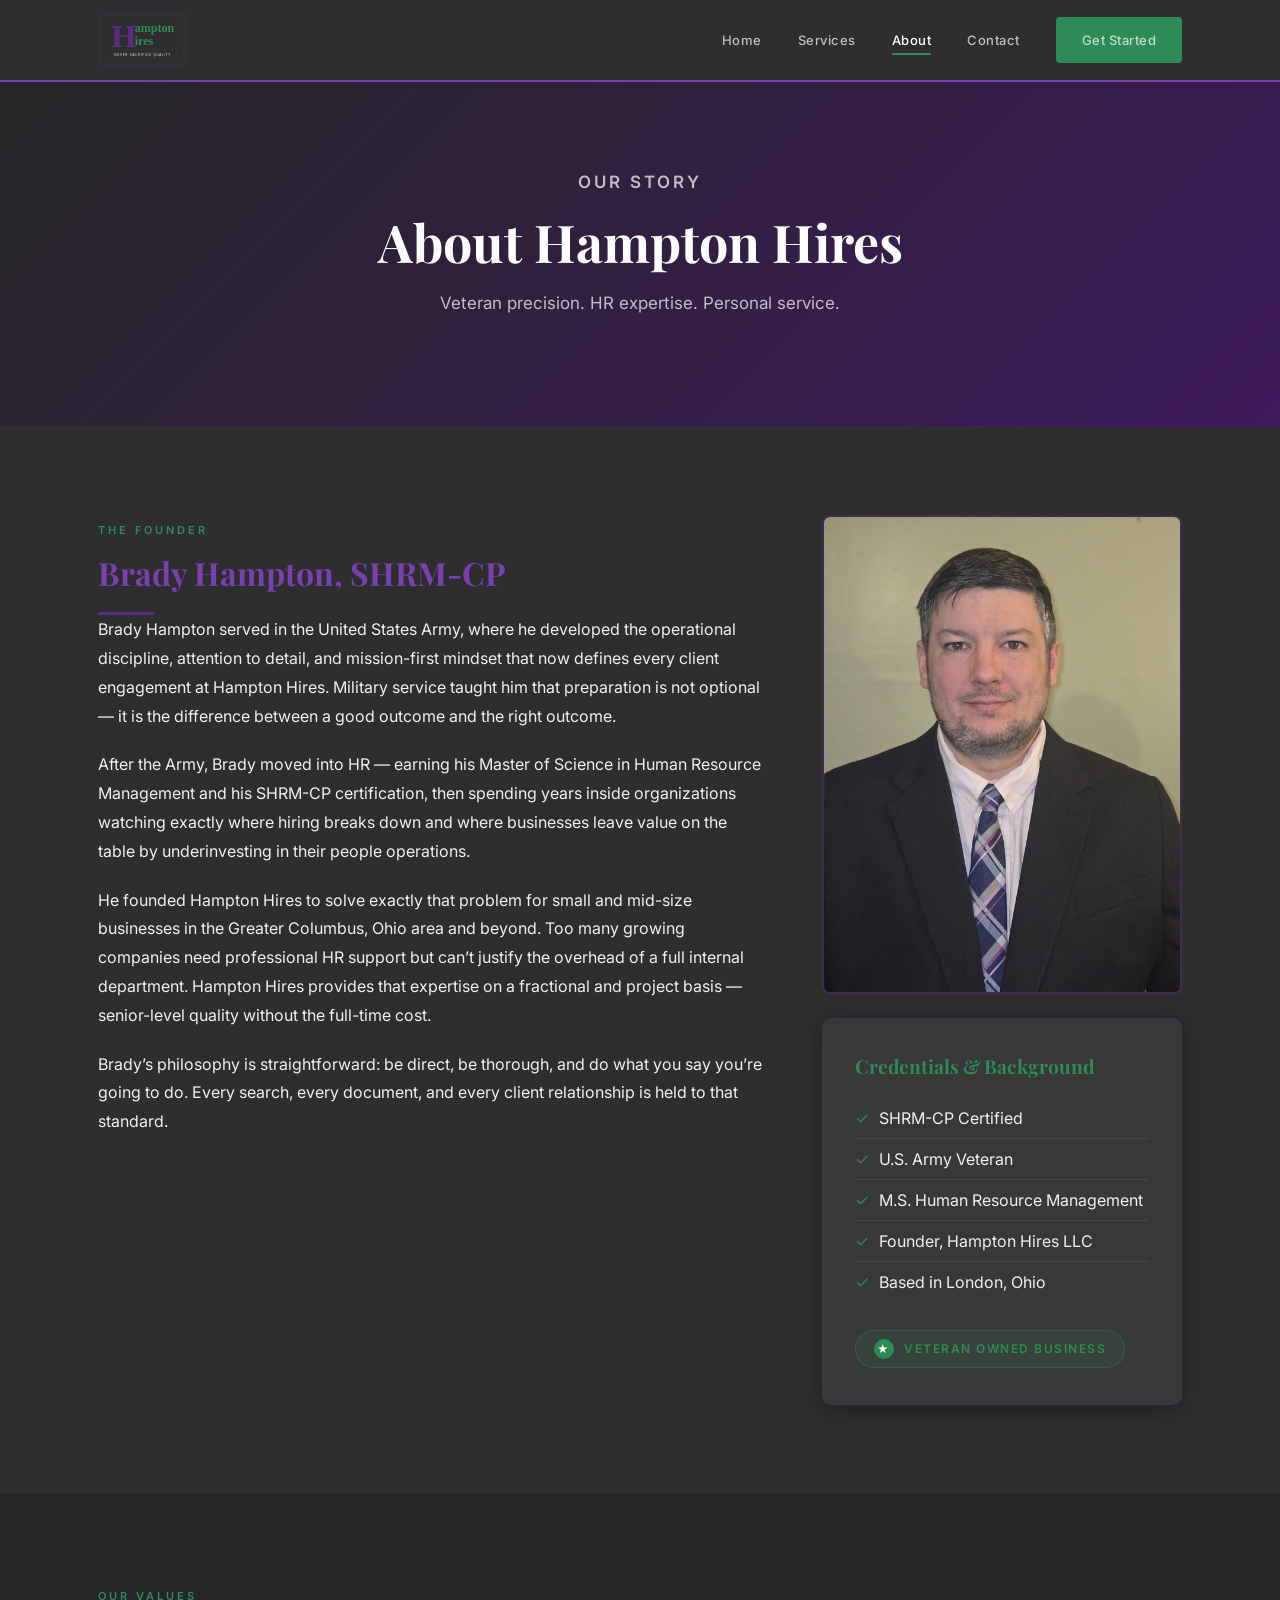
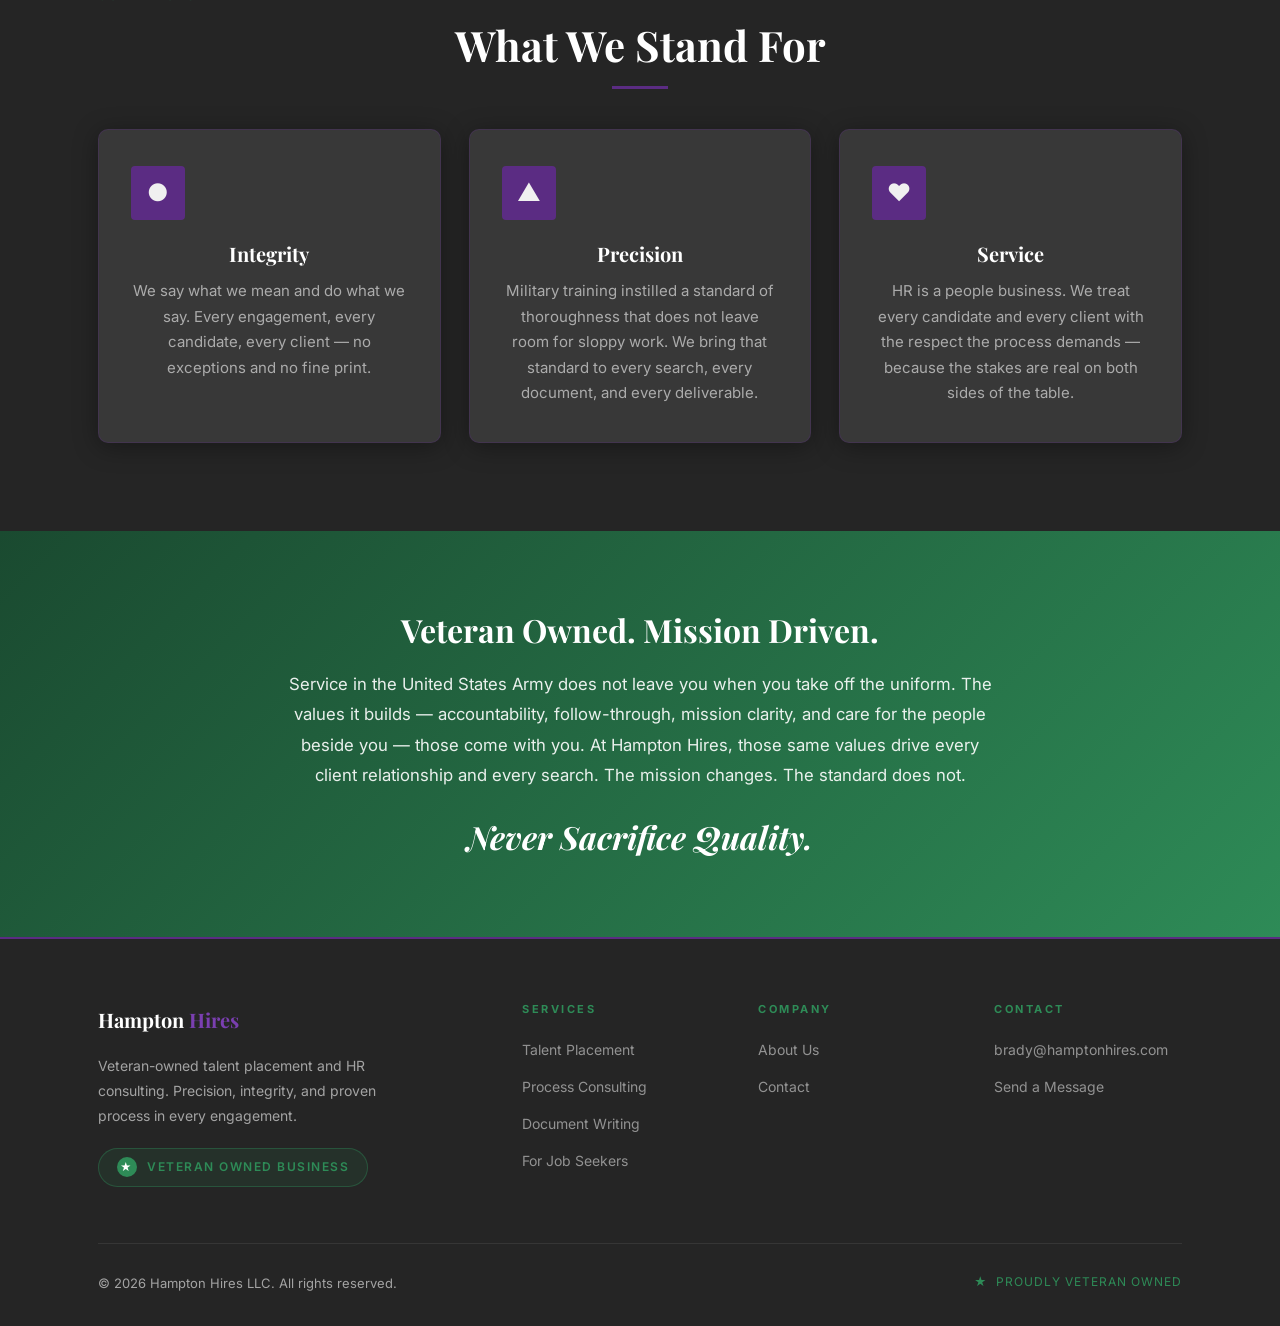
==== about.html @ a0f11191 "Restore non-clickable nav logo, center hero, fix Open Positions" ====
<!DOCTYPE html>
<html lang="en">
<head>
  <meta charset="UTF-8">
  <meta name="viewport" content="width=device-width, initial-scale=1.0">
  <title>About | Hampton Hires</title>
  <meta name="description" content="Brady Hampton, SHRM-CP — U.S. Army veteran, HR professional, and founder of Hampton Hires. Veteran-owned recruiting and HR consulting serving Greater Columbus, Ohio and nationwide."/>
  <meta property="og:title" content="About | Hampton Hires"/>
  <meta property="og:description" content="Meet Brady Hampton — U.S. Army veteran, SHRM-CP certified, and founder of Hampton Hires. Veteran-owned HR consulting built on precision and integrity."/>
  <meta property="og:type" content="website"/>
  <meta property="og:url" content="https://hamptonhires.com/about.html"/>
  <link rel="icon" type="image/svg+xml" href="logo.svg"/>
  <link rel="stylesheet" href="styles.css">
</head>
<body>
<nav class="nav">
  <div class="container nav-inner">
    <div class="nav-logo">
      <img src="logo.svg" alt="Hampton Hires — Never Sacrifice Quality" height="52" style="display:block;">
    </div>
    <div class="nav-links">
      <a href="index.html">Home</a>
      <a href="services.html">Services</a>
      <a href="about.html" class="active">About</a>
      <a href="contact.html">Contact</a>
      <a href="contact.html" class="btn btn-emerald nav-cta">Get Started</a>
    </div>
  </div>
</nav>

<header class="page-header">
  <div class="container text-center">
    <p class="eyebrow">Our Story</p>
    <h1 class="section-title">About Hampton Hires</h1>
    <p class="section-sub">Veteran precision. HR expertise. Personal service.</p>
  </div>
</header>

<!-- FOUNDER SECTION -->
<section class="section">
  <div class="container two-col-aside">

    <!-- Left: Bio -->
    <div>
      <p class="eyebrow">The Founder</p>
      <h2 style="font-family:'Playfair Display',serif;font-size:2rem;color:var(--purple-light);margin-bottom:16px;">Brady Hampton, SHRM-CP</h2>
      <div class="divider left"></div>
      <p style="line-height:1.8;margin-bottom:20px;">Brady Hampton served in the United States Army, where he developed the operational discipline, attention to detail, and mission-first mindset that now defines every client engagement at Hampton Hires. Military service taught him that preparation is not optional &mdash; it is the difference between a good outcome and the right outcome.</p>
      <p style="line-height:1.8;margin-bottom:20px;">After the Army, Brady moved into HR &mdash; earning his Master of Science in Human Resource Management and his SHRM-CP certification, then spending years inside organizations watching exactly where hiring breaks down and where businesses leave value on the table by underinvesting in their people operations.</p>
      <p style="line-height:1.8;margin-bottom:20px;">He founded Hampton Hires to solve exactly that problem for small and mid-size businesses in the Greater Columbus, Ohio area and beyond. Too many growing companies need professional HR support but can&rsquo;t justify the overhead of a full internal department. Hampton Hires provides that expertise on a fractional and project basis &mdash; senior-level quality without the full-time cost.</p>
      <p style="line-height:1.8;">Brady&rsquo;s philosophy is straightforward: be direct, be thorough, and do what you say you&rsquo;re going to do. Every search, every document, and every client relationship is held to that standard.</p>
    </div>

    <!-- Right: Photo + Credentials card -->
    <div style="display:flex;flex-direction:column;gap:24px;">
      <img src="brady_headshot.jpg" alt="Brady Hampton, SHRM-CP — Founder of Hampton Hires"
           style="width:100%;border-radius:8px;display:block;border:2px solid rgba(91,44,131,0.4);object-fit:cover;object-position:top;">
      <div class="card" style="border:1px solid rgba(91,44,131,0.4);">
        <h3 style="color:var(--emerald);font-family:'Playfair Display',serif;font-size:1.2rem;margin-bottom:20px;">Credentials &amp; Background</h3>
        <ul style="list-style:none;padding:0;margin:0 0 28px;line-height:1;">
          <li style="padding:12px 0;border-bottom:1px solid rgba(255,255,255,0.08);display:flex;align-items:center;gap:10px;"><span style="color:var(--emerald);">&#10003;</span> SHRM-CP Certified</li>
          <li style="padding:12px 0;border-bottom:1px solid rgba(255,255,255,0.08);display:flex;align-items:center;gap:10px;"><span style="color:var(--emerald);">&#10003;</span> U.S. Army Veteran</li>
          <li style="padding:12px 0;border-bottom:1px solid rgba(255,255,255,0.08);display:flex;align-items:center;gap:10px;"><span style="color:var(--emerald);">&#10003;</span> M.S. Human Resource Management</li>
          <li style="padding:12px 0;border-bottom:1px solid rgba(255,255,255,0.08);display:flex;align-items:center;gap:10px;"><span style="color:var(--emerald);">&#10003;</span> Founder, Hampton Hires LLC</li>
          <li style="padding:12px 0;display:flex;align-items:center;gap:10px;"><span style="color:var(--emerald);">&#10003;</span> Based in London, Ohio</li>
        </ul>
        <div class="vet-badge" style="margin:0;"><div class="vet-badge-icon">&#9733;</div>Veteran Owned Business</div>
      </div>
    </div>

  </div>
</section>

<!-- MISSION / VALUES -->
<section class="section bg-blush">
  <div class="container">
    <p class="eyebrow text-center">Our Values</p>
    <h2 class="section-title text-center">What We Stand For</h2>
    <div class="divider" style="margin:0 auto 40px;"></div>
    <div class="card-grid">

      <div class="card text-center">
        <div class="card-icon">&#9679;</div>
        <h3>Integrity</h3>
        <p>We say what we mean and do what we say. Every engagement, every candidate, every client &mdash; no exceptions and no fine print.</p>
      </div>

      <div class="card text-center">
        <div class="card-icon">&#9650;</div>
        <h3>Precision</h3>
        <p>Military training instilled a standard of thoroughness that does not leave room for sloppy work. We bring that standard to every search, every document, and every deliverable.</p>
      </div>

      <div class="card text-center">
        <div class="card-icon">&#9829;</div>
        <h3>Service</h3>
        <p>HR is a people business. We treat every candidate and every client with the respect the process demands &mdash; because the stakes are real on both sides of the table.</p>
      </div>

    </div>
  </div>
</section>

<!-- VETERAN SECTION -->
<section style="background:linear-gradient(135deg,#1a4a30 0%,var(--emerald) 100%);padding:80px 0;">
  <div class="container" style="max-width:760px;text-align:center;">
    <h2 style="color:white;font-family:'Playfair Display',serif;font-size:2rem;margin-bottom:20px;">Veteran Owned. Mission Driven.</h2>
    <p style="color:rgba(255,255,255,0.9);font-size:1.05rem;line-height:1.8;">Service in the United States Army does not leave you when you take off the uniform. The values it builds &mdash; accountability, follow-through, mission clarity, and care for the people beside you &mdash; those come with you. At Hampton Hires, those same values drive every client relationship and every search. The mission changes. The standard does not.</p>
    <h2 style="color:white;font-family:'Playfair Display',serif;font-size:2rem;margin-top:28px;margin-bottom:0;font-style:italic;">Never Sacrifice Quality.</h2>
  </div>
</section>

<footer class="footer">
  <div class="container">
    <div class="footer-grid">
      <div class="footer-brand">
        <div style="color:white;font-family:'Playfair Display',serif;font-size:20px;font-weight:700;">Hampton<span style="color:var(--purple-light);"> Hires</span></div>
        <p>Veteran-owned talent placement and HR consulting. Precision, integrity, and proven process in every engagement.</p>
        <div class="vet-badge" style="margin-top:20px;margin-bottom:0;"><div class="vet-badge-icon">&#9733;</div>Veteran Owned Business</div>
      </div>
      <div><h4>Services</h4><ul><li><a href="services.html">Talent Placement</a></li><li><a href="services.html">Process Consulting</a></li><li><a href="services.html">Document Writing</a></li><li><a href="services.html#candidates">For Job Seekers</a></li></ul></div>
      <div><h4>Company</h4><ul><li><a href="about.html">About Us</a></li><li><a href="contact.html">Contact</a></li></ul></div>
      <div><h4>Contact</h4><ul><li><a href="mailto:brady@hamptonhires.com">brady@hamptonhires.com</a></li><li><a href="contact.html">Send a Message</a></li></ul></div>
    </div>
    <div class="footer-bottom">
      <span>&copy; 2026 Hampton Hires LLC. All rights reserved.</span>
      <div class="footer-vet"><span>&#9733;</span><span>Proudly Veteran Owned</span></div>
    </div>
  </div>
</footer>
</body>
</html>
---- styles.css ----
/* ═══════════════════════════════════════════════
   HAMPTON HIRES — Shared Stylesheet
   Colors (matching logo):
     Purple   #5b2c83  (primary)
     Emerald  #2e8b57  (secondary / veteran)
     Charcoal #2e2e2e  (main dark background)
     Dark     #252525  (deeper sections)
     Card     #383838  (card surfaces)
     White    #ffffff
═══════════════════════════════════════════════ */

@import url('https://fonts.googleapis.com/css2?family=Playfair+Display:wght@400;600;700&family=Inter:wght@300;400;500;600&display=swap');

*, *::before, *::after { box-sizing: border-box; margin: 0; padding: 0; }

:root {
  --purple:        #5b2c83;
  --purple-dark:   #3d1a5c;
  --purple-light:  #7a3fb0;
  --emerald:       #2e8b57;
  --emerald-dark:  #1f6340;
  --charcoal:      #2e2e2e;
  --charcoal-dark: #252525;
  --charcoal-card: #383838;
  --blush:         var(--purple-light);
  --blush-light:   var(--charcoal-card);
  --white:         #ffffff;
  --text:          #f0f0f0;
  --text-muted:    rgba(255,255,255,0.58);
  --border:        rgba(91,44,131,0.3);
  --radius:        4px;
  --radius-lg:     10px;
  --shadow:        0 4px 24px rgba(0,0,0,0.35);
  --shadow-lg:     0 8px 40px rgba(0,0,0,0.5);
  --transition:    0.22s ease;
}

html { scroll-behavior: smooth; }

body {
  font-family: 'Inter', sans-serif;
  font-size: 16px;
  line-height: 1.7;
  color: var(--text);
  background: var(--charcoal);
}

h1, h2, h3, h4 {
  font-family: 'Playfair Display', Georgia, serif;
  font-weight: 700;
  line-height: 1.2;
  color: var(--white);
}

a { text-decoration: none; color: inherit; }
img { max-width: 100%; display: block; }
ul { list-style: none; }

/* ── UTILITY ── */
.container { max-width: 1140px; margin: 0 auto; padding: 0 28px; }
.section    { padding: 88px 0; }
.section-sm { padding: 56px 0; }
.text-center { text-align: center; }
.text-purple  { color: var(--purple-light); }
.text-emerald { color: var(--emerald); }
.bg-purple    { background: var(--purple); }
.bg-charcoal  { background: var(--charcoal-dark); }
.bg-blush     { background: var(--charcoal-dark); }

.eyebrow {
  display: inline-block;
  font-family: 'Inter', sans-serif;
  font-size: 11px;
  font-weight: 600;
  letter-spacing: 3px;
  text-transform: uppercase;
  color: var(--emerald);
  margin-bottom: 14px;
}

.section-title {
  font-size: clamp(28px, 4vw, 42px);
  margin-bottom: 16px;
}

.section-sub {
  font-size: 17px;
  color: var(--text-muted);
  max-width: 580px;
  margin: 0 auto 48px;
}

/* ── BUTTONS ── */
.btn {
  display: inline-block;
  padding: 14px 32px;
  border-radius: var(--radius);
  font-family: 'Inter', sans-serif;
  font-size: 14px;
  font-weight: 600;
  letter-spacing: 0.5px;
  cursor: pointer;
  transition: all var(--transition);
  border: 2px solid transparent;
}

.btn-purple {
  background: var(--purple);
  color: var(--white);
  border-color: var(--purple);
}
.btn-purple:hover {
  background: var(--purple-dark);
  border-color: var(--purple-dark);
  transform: translateY(-1px);
  box-shadow: 0 6px 20px rgba(91,44,131,0.4);
}

.btn-emerald {
  background: var(--emerald);
  color: var(--white);
  border-color: var(--emerald);
}
.btn-emerald:hover {
  background: var(--emerald-dark);
  border-color: var(--emerald-dark);
  transform: translateY(-1px);
  box-shadow: 0 6px 20px rgba(46,139,87,0.4);
}

.btn-outline {
  background: transparent;
  color: var(--white);
  border-color: rgba(255,255,255,0.5);
}
.btn-outline:hover {
  background: rgba(255,255,255,0.1);
  border-color: var(--white);
}

.btn-outline-purple {
  background: transparent;
  color: var(--purple-light);
  border-color: var(--purple-light);
}
.btn-outline-purple:hover {
  background: var(--purple);
  color: var(--white);
  border-color: var(--purple);
}

/* ── NAVIGATION ── */
.nav {
  position: sticky;
  top: 0;
  z-index: 100;
  background: var(--charcoal);
  border-bottom: 2px solid var(--purple-light);
}

.nav-inner {
  display: flex;
  align-items: center;
  justify-content: space-between;
  height: 80px;
}

.nav-logo {
  display: flex;
  flex-direction: column;
  line-height: 1;
}

.nav-logo img {
  height: 58px;
  width: auto;
}

.nav-links {
  display: flex;
  align-items: center;
  gap: 36px;
}

.nav-links a {
  font-size: 13px;
  font-weight: 500;
  letter-spacing: 0.5px;
  color: rgba(255,255,255,0.7);
  transition: color var(--transition);
  position: relative;
}

.nav-links a::after {
  content: '';
  position: absolute;
  bottom: -4px;
  left: 0;
  width: 0;
  height: 2px;
  background: var(--emerald);
  transition: width var(--transition);
}

.nav-links a:hover,
.nav-links a.active { color: var(--white); }
.nav-links a:hover::after,
.nav-links a.active::after { width: 100%; }

.nav-cta {
  font-size: 13px;
  padding: 10px 24px;
}

/* ── VETERAN BADGE ── */
.vet-badge {
  display: inline-flex;
  align-items: center;
  gap: 10px;
  background: rgba(46,139,87,0.12);
  border: 1px solid rgba(46,139,87,0.4);
  border-radius: 30px;
  padding: 8px 18px;
  font-size: 12px;
  font-weight: 600;
  letter-spacing: 1.5px;
  text-transform: uppercase;
  color: var(--emerald);
  margin-bottom: 28px;
}

.vet-badge-icon {
  width: 20px;
  height: 20px;
  background: var(--emerald);
  border-radius: 50%;
  display: flex;
  align-items: center;
  justify-content: center;
  font-size: 11px;
  color: white;
  flex-shrink: 0;
}

/* ── HERO ── */
.hero {
  background: linear-gradient(135deg, var(--charcoal-dark) 0%, var(--purple-dark) 60%, var(--purple) 100%);
  color: var(--white);
  padding: 110px 0 90px;
  position: relative;
  overflow: hidden;
}

.hero::before {
  content: '';
  position: absolute;
  inset: 0;
  background: url("data:image/svg+xml,%3Csvg width='60' height='60' viewBox='0 0 60 60' xmlns='http://www.w3.org/2000/svg'%3E%3Cg fill='none' fill-rule='evenodd'%3E%3Cg fill='%23ffffff' fill-opacity='0.04'%3E%3Ccircle cx='30' cy='30' r='1'/%3E%3C/g%3E%3C/g%3E%3C/svg%3E");
  pointer-events: none;
}

.hero-content { position: relative; max-width: 680px; margin-left: auto; margin-right: auto; text-align: center; }

.hero h1 {
  font-size: clamp(38px, 6vw, 64px);
  color: var(--white);
  margin-bottom: 24px;
  line-height: 1.1;
}

.hero h1 em {
  font-style: normal;
  color: var(--emerald);
}

.hero-sub {
  font-size: 18px;
  color: rgba(255,255,255,0.8);
  margin-bottom: 40px;
  line-height: 1.7;
  max-width: 520px;
}

.hero-btns { display: flex; gap: 16px; flex-wrap: wrap; justify-content: center; }

.hero-rule {
  width: 60px;
  height: 3px;
  background: var(--emerald);
  margin: 0 auto 32px;
}

/* ── CARDS ── */
.card-grid {
  display: grid;
  grid-template-columns: repeat(auto-fit, minmax(300px, 1fr));
  gap: 28px;
}

.card {
  background: var(--charcoal-card);
  border: 1px solid rgba(91,44,131,0.3);
  border-radius: var(--radius-lg);
  padding: 36px 32px;
  box-shadow: var(--shadow);
  transition: all var(--transition);
}

.card:hover {
  transform: translateY(-4px);
  box-shadow: var(--shadow-lg);
  border-color: rgba(91,44,131,0.55);
}

.card h3 { font-size: 20px; margin-bottom: 12px; color: var(--white); }
.card p  { font-size: 15px; color: var(--text-muted); line-height: 1.7; }

.card-icon {
  width: 54px;
  height: 54px;
  border-radius: var(--radius);
  background: var(--purple);
  display: flex;
  align-items: center;
  justify-content: center;
  margin-bottom: 22px;
  font-size: 24px;
}

.card-icon.emerald { background: var(--emerald); }

/* ── DIVIDER ── */
.divider {
  width: 56px;
  height: 3px;
  background: var(--purple);
  margin: 20px auto 0;
}

.divider.left    { margin: 20px 0 0; }
.divider.emerald { background: var(--emerald); }

/* ── STATS BAR ── */
.stats-bar {
  background: var(--purple-dark);
  padding: 48px 0;
  border-top: 1px solid rgba(91,44,131,0.4);
  border-bottom: 1px solid rgba(91,44,131,0.4);
}

.stats-grid {
  display: grid;
  grid-template-columns: repeat(auto-fit, minmax(180px, 1fr));
  gap: 32px;
  text-align: center;
}

.stat-num {
  font-family: 'Playfair Display', serif;
  font-size: 42px;
  font-weight: 700;
  color: var(--white);
  line-height: 1;
  margin-bottom: 6px;
}

.stat-label {
  font-size: 12px;
  letter-spacing: 2px;
  text-transform: uppercase;
  color: rgba(255,255,255,0.6);
}

/* ── PRICING ── */
.pricing-note {
  background: var(--charcoal-dark);
  border: 1px solid var(--border);
  color: var(--white);
  border-radius: var(--radius-lg);
  padding: 40px 48px;
  display: flex;
  align-items: center;
  gap: 40px;
  flex-wrap: wrap;
  overflow: hidden;
  min-width: 0;
}

.pricing-range {
  font-family: 'Playfair Display', serif;
  font-size: clamp(28px, 5vw, 44px);
  font-weight: 700;
  color: var(--emerald);
  white-space: nowrap;
  flex-shrink: 1;
  min-width: 0;
}

.pricing-sub {
  font-size: 13px;
  color: rgba(255,255,255,0.55);
  margin-top: 4px;
  letter-spacing: 1px;
  text-transform: uppercase;
}

/* ── JOB CARDS ── */
.job-card {
  background: var(--charcoal-card);
  border: 1px solid rgba(91,44,131,0.25);
  border-left: 4px solid var(--purple);
  border-radius: var(--radius-lg);
  padding: 28px 32px;
  display: flex;
  align-items: flex-start;
  justify-content: space-between;
  gap: 24px;
  box-shadow: var(--shadow);
  transition: all var(--transition);
  flex-wrap: wrap;
}

.job-card:hover {
  transform: translateY(-2px);
  box-shadow: var(--shadow-lg);
  border-left-color: var(--emerald);
}

.job-title { font-size: 20px; margin-bottom: 6px; color: var(--white); }

.job-meta {
  display: flex;
  gap: 18px;
  flex-wrap: wrap;
  font-size: 13px;
  color: var(--text-muted);
  margin-top: 8px;
}

.job-tag {
  display: inline-block;
  background: rgba(91,44,131,0.2);
  color: var(--purple-light);
  font-size: 11px;
  font-weight: 600;
  letter-spacing: 1px;
  text-transform: uppercase;
  padding: 4px 12px;
  border-radius: 20px;
  border: 1px solid rgba(91,44,131,0.35);
}

/* ── FOOTER ── */
.footer {
  background: var(--charcoal-dark);
  color: var(--text-muted);
  padding: 64px 0 32px;
  border-top: 2px solid var(--purple);
}

.footer-grid {
  display: grid;
  grid-template-columns: 2fr 1fr 1fr 1fr;
  gap: 48px;
  margin-bottom: 56px;
}

.footer-brand p {
  font-size: 14px;
  line-height: 1.8;
  margin-top: 16px;
  max-width: 280px;
}

.footer h4 {
  font-family: 'Inter', sans-serif;
  font-size: 11px;
  letter-spacing: 2.5px;
  text-transform: uppercase;
  color: var(--emerald);
  margin-bottom: 20px;
}

.footer ul li { margin-bottom: 10px; }
.footer ul li a {
  font-size: 14px;
  color: rgba(255,255,255,0.5);
  transition: color var(--transition);
}
.footer ul li a:hover { color: var(--white); }

.footer-bottom {
  border-top: 1px solid rgba(255,255,255,0.08);
  padding-top: 28px;
  display: flex;
  justify-content: space-between;
  align-items: center;
  flex-wrap: wrap;
  gap: 12px;
  font-size: 13px;
}

.footer-vet {
  display: flex;
  align-items: center;
  gap: 8px;
  font-size: 12px;
  color: var(--emerald);
  letter-spacing: 1px;
  text-transform: uppercase;
}

/* ── PAGE HEADER ── */
.page-header {
  background: linear-gradient(135deg, var(--charcoal-dark) 0%, var(--purple-dark) 100%);
  padding: 72px 0 60px;
  color: var(--white);
  border-bottom: 1px solid rgba(91,44,131,0.3);
}

.page-header h1 { color: var(--white); font-size: clamp(32px,5vw,52px); }
.page-header p  { color: rgba(255,255,255,0.7); font-size: 17px; margin-top: 14px; max-width: 560px; }

/* ── FORM ── */
.form-group { margin-bottom: 22px; }
label {
  display: block;
  font-size: 13px;
  font-weight: 600;
  letter-spacing: 0.5px;
  color: rgba(255,255,255,0.85);
  margin-bottom: 8px;
}
input, textarea, select {
  width: 100%;
  padding: 13px 16px;
  border: 1px solid rgba(91,44,131,0.35);
  border-radius: var(--radius);
  font-family: 'Inter', sans-serif;
  font-size: 15px;
  color: var(--text);
  background: var(--charcoal-dark);
  transition: border-color var(--transition), box-shadow var(--transition);
  outline: none;
}
input::placeholder, textarea::placeholder { color: rgba(255,255,255,0.42); }
select option { background: var(--charcoal-dark); color: var(--text); }
input:focus, textarea:focus, select:focus {
  border-color: var(--purple-light);
  box-shadow: 0 0 0 3px rgba(91,44,131,0.2);
}
textarea { min-height: 140px; resize: vertical; }

/* ── TWO COLUMN GRIDS ── */
.two-col { display: grid; grid-template-columns: 1fr 1fr; gap: 72px; align-items: center; }
.two-col-aside { display: grid; grid-template-columns: 1fr 360px; gap: 56px; align-items: start; }

/* ── RESPONSIVE ── */
@media (max-width: 768px) {
  .nav-links { display: none; }
  .footer-grid { grid-template-columns: 1fr 1fr; }
  .pricing-note { flex-direction: column; gap: 20px; }
  .job-card { flex-direction: column; }
  .two-col { grid-template-columns: 1fr; gap: 40px; }
  .two-col-aside { grid-template-columns: 1fr; gap: 40px; }
}

@media (max-width: 480px) {
  .footer-grid { grid-template-columns: 1fr; }
  .hero-btns { flex-direction: column; }
  .section { padding: 60px 0; }
}
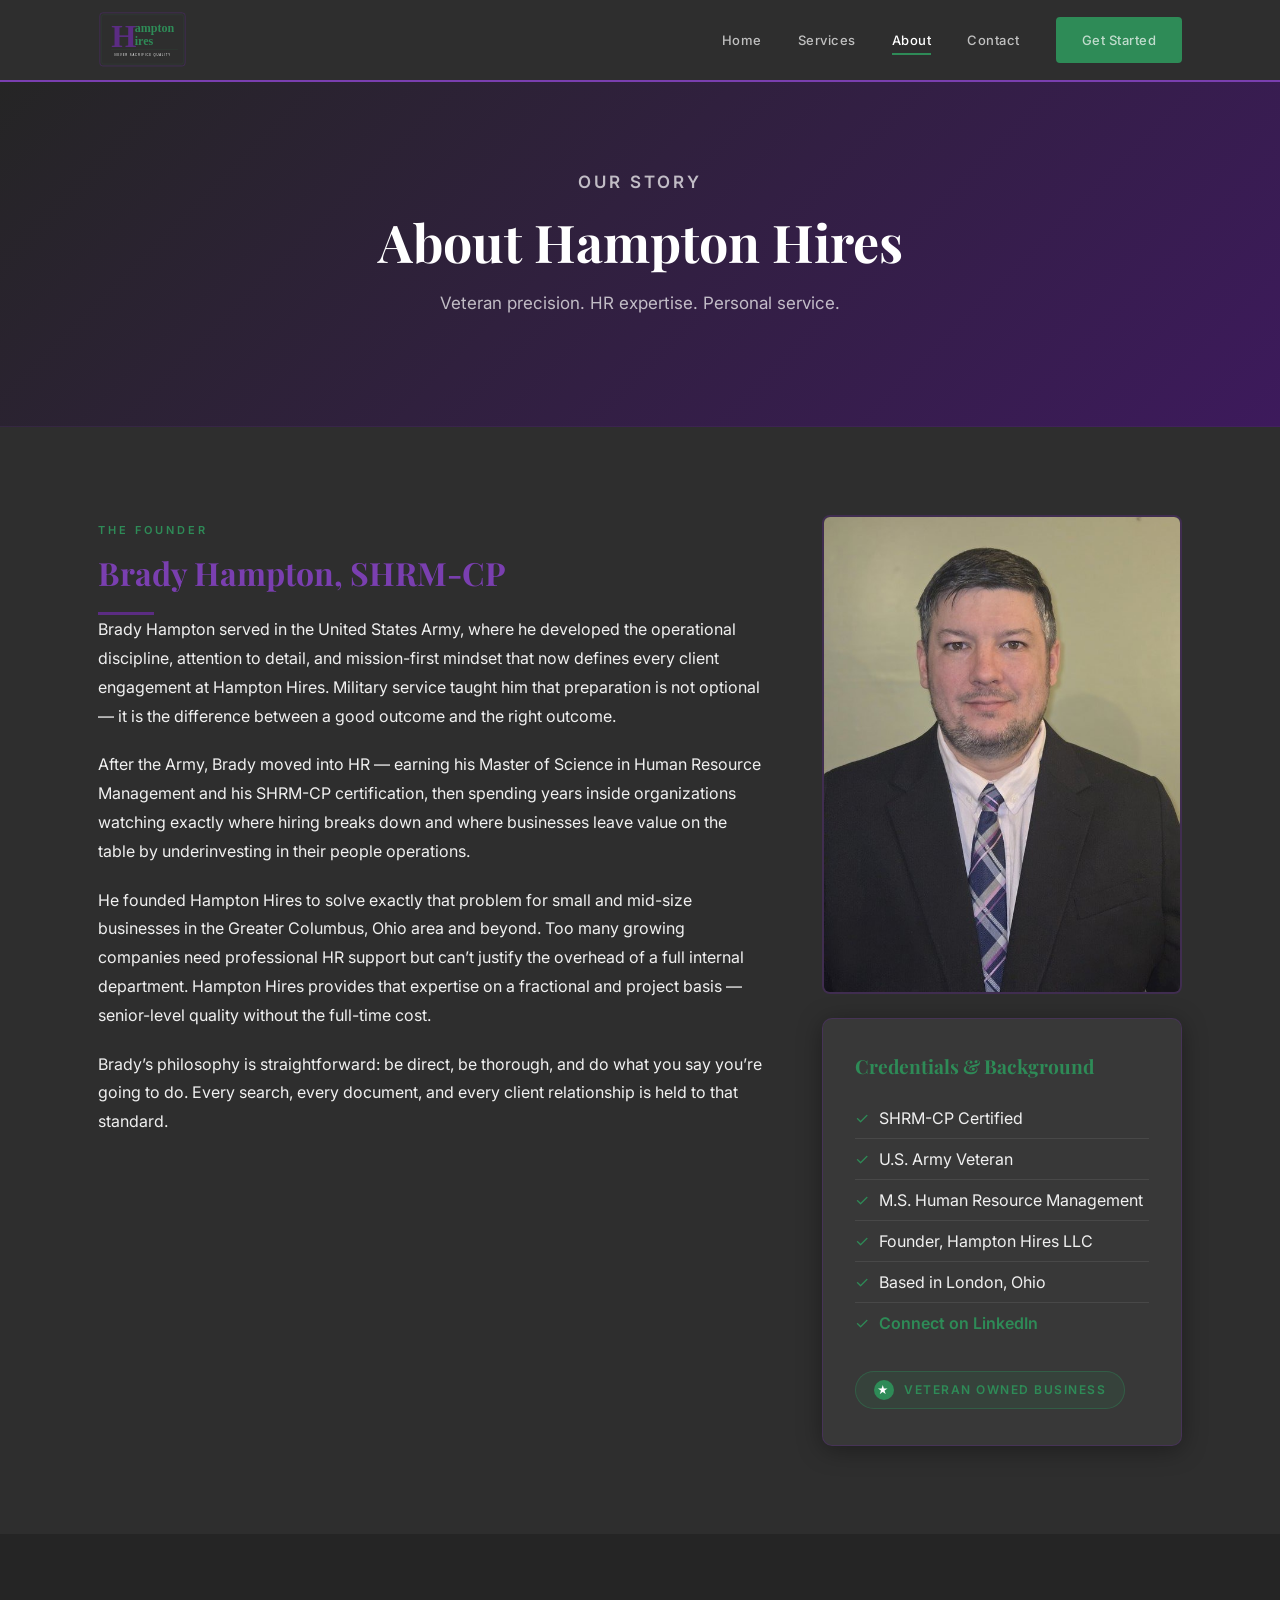
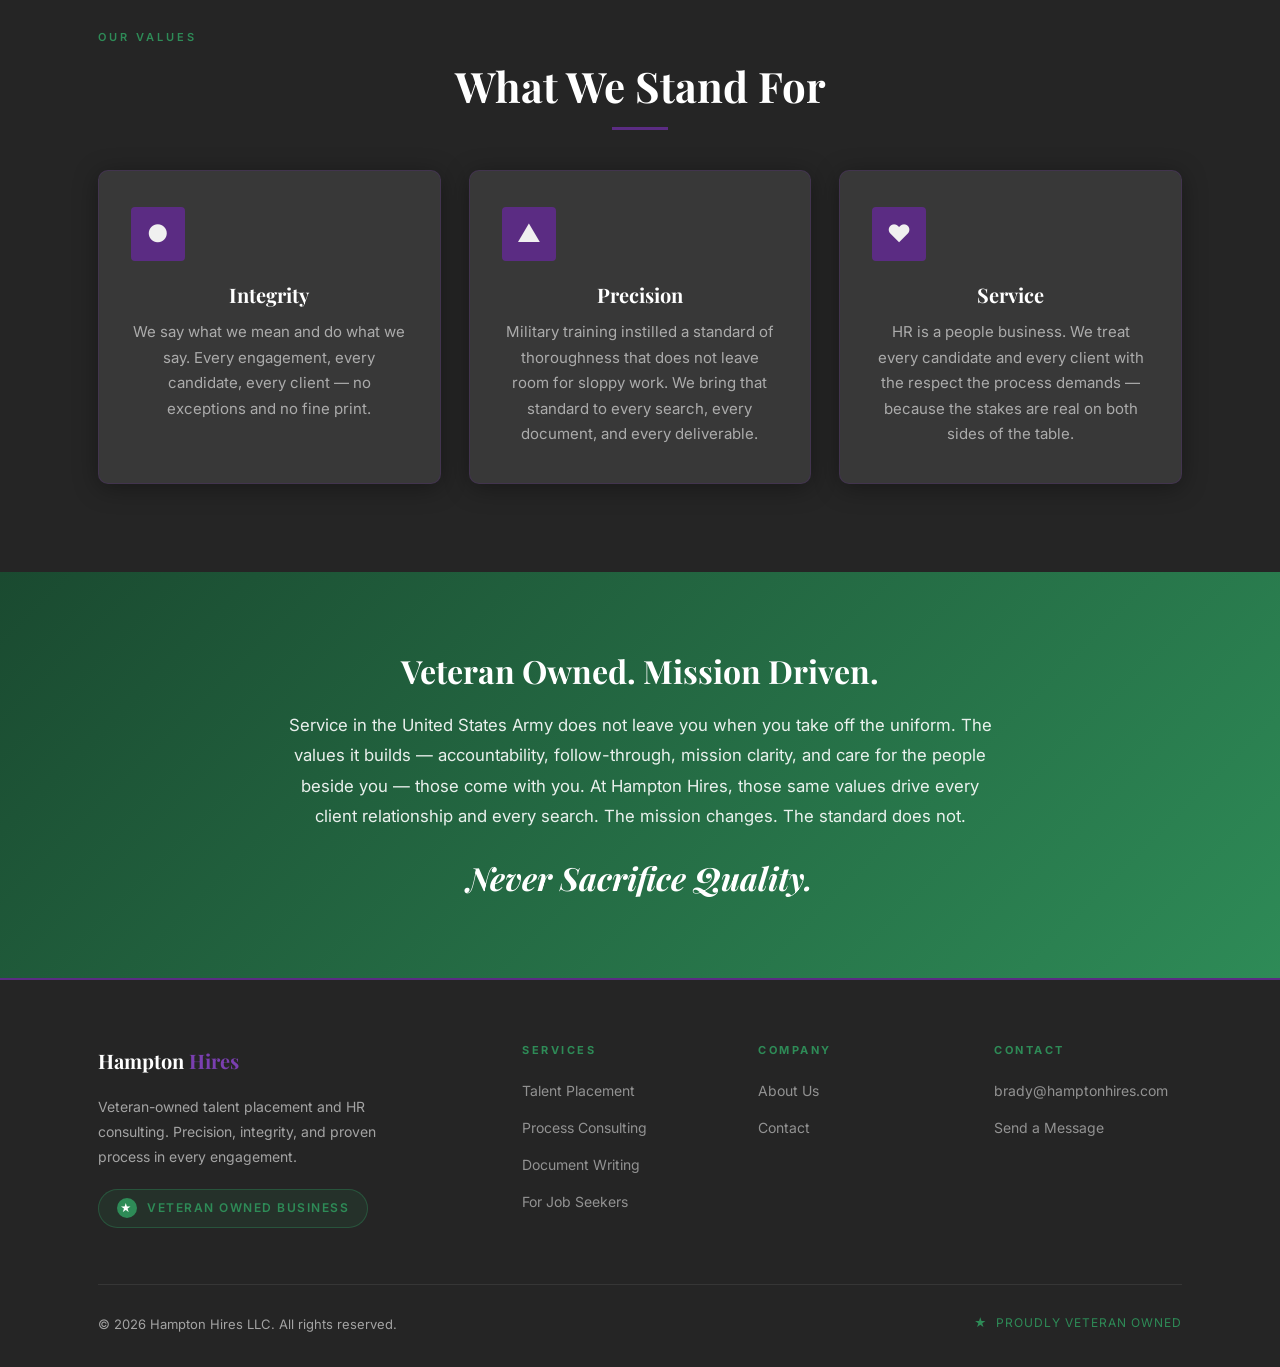
==== commit f0f5b56d: "OG fixes, guarantee, employers/seekers split, process steps, FAQ expansion, LinkedIn, privacy copy" ====
--- a/about.html
+++ b/about.html
@@ -8,7 +8,7 @@
   <meta property="og:title" content="About | Hampton Hires"/>
   <meta property="og:description" content="Meet Brady Hampton — U.S. Army veteran, SHRM-CP certified, and founder of Hampton Hires. Veteran-owned HR consulting built on precision and integrity."/>
   <meta property="og:type" content="website"/>
-  <meta property="og:url" content="https://hamptonhires.com/about.html"/>
+  <meta property="og:url" content="https://bradyhampton1-design.github.io/hamptonhires/about.html"/>
   <link rel="icon" type="image/svg+xml" href="logo.svg"/>
   <link rel="stylesheet" href="styles.css">
 </head>
@@ -62,7 +62,8 @@
           <li style="padding:12px 0;border-bottom:1px solid rgba(255,255,255,0.08);display:flex;align-items:center;gap:10px;"><span style="color:var(--emerald);">&#10003;</span> U.S. Army Veteran</li>
           <li style="padding:12px 0;border-bottom:1px solid rgba(255,255,255,0.08);display:flex;align-items:center;gap:10px;"><span style="color:var(--emerald);">&#10003;</span> M.S. Human Resource Management</li>
           <li style="padding:12px 0;border-bottom:1px solid rgba(255,255,255,0.08);display:flex;align-items:center;gap:10px;"><span style="color:var(--emerald);">&#10003;</span> Founder, Hampton Hires LLC</li>
-          <li style="padding:12px 0;display:flex;align-items:center;gap:10px;"><span style="color:var(--emerald);">&#10003;</span> Based in London, Ohio</li>
+          <li style="padding:12px 0;border-bottom:1px solid rgba(255,255,255,0.08);display:flex;align-items:center;gap:10px;"><span style="color:var(--emerald);">&#10003;</span> Based in London, Ohio</li>
+          <li style="padding:12px 0;display:flex;align-items:center;gap:10px;"><span style="color:var(--emerald);">&#10003;</span> <a href="https://www.linkedin.com/company/116021055/" target="_blank" rel="noopener" style="color:var(--emerald);font-weight:600;">Connect on LinkedIn</a></li>
         </ul>
         <div class="vet-badge" style="margin:0;"><div class="vet-badge-icon">&#9733;</div>Veteran Owned Business</div>
       </div>
--- a/styles.css
+++ b/styles.css
@@ -279,6 +279,9 @@
   margin-bottom: 40px;
   line-height: 1.7;
   max-width: 520px;
+  margin-left: auto;
+  margin-right: auto;
+  text-align: center;
 }
 
 .hero-btns { display: flex; gap: 16px; flex-wrap: wrap; justify-content: center; }
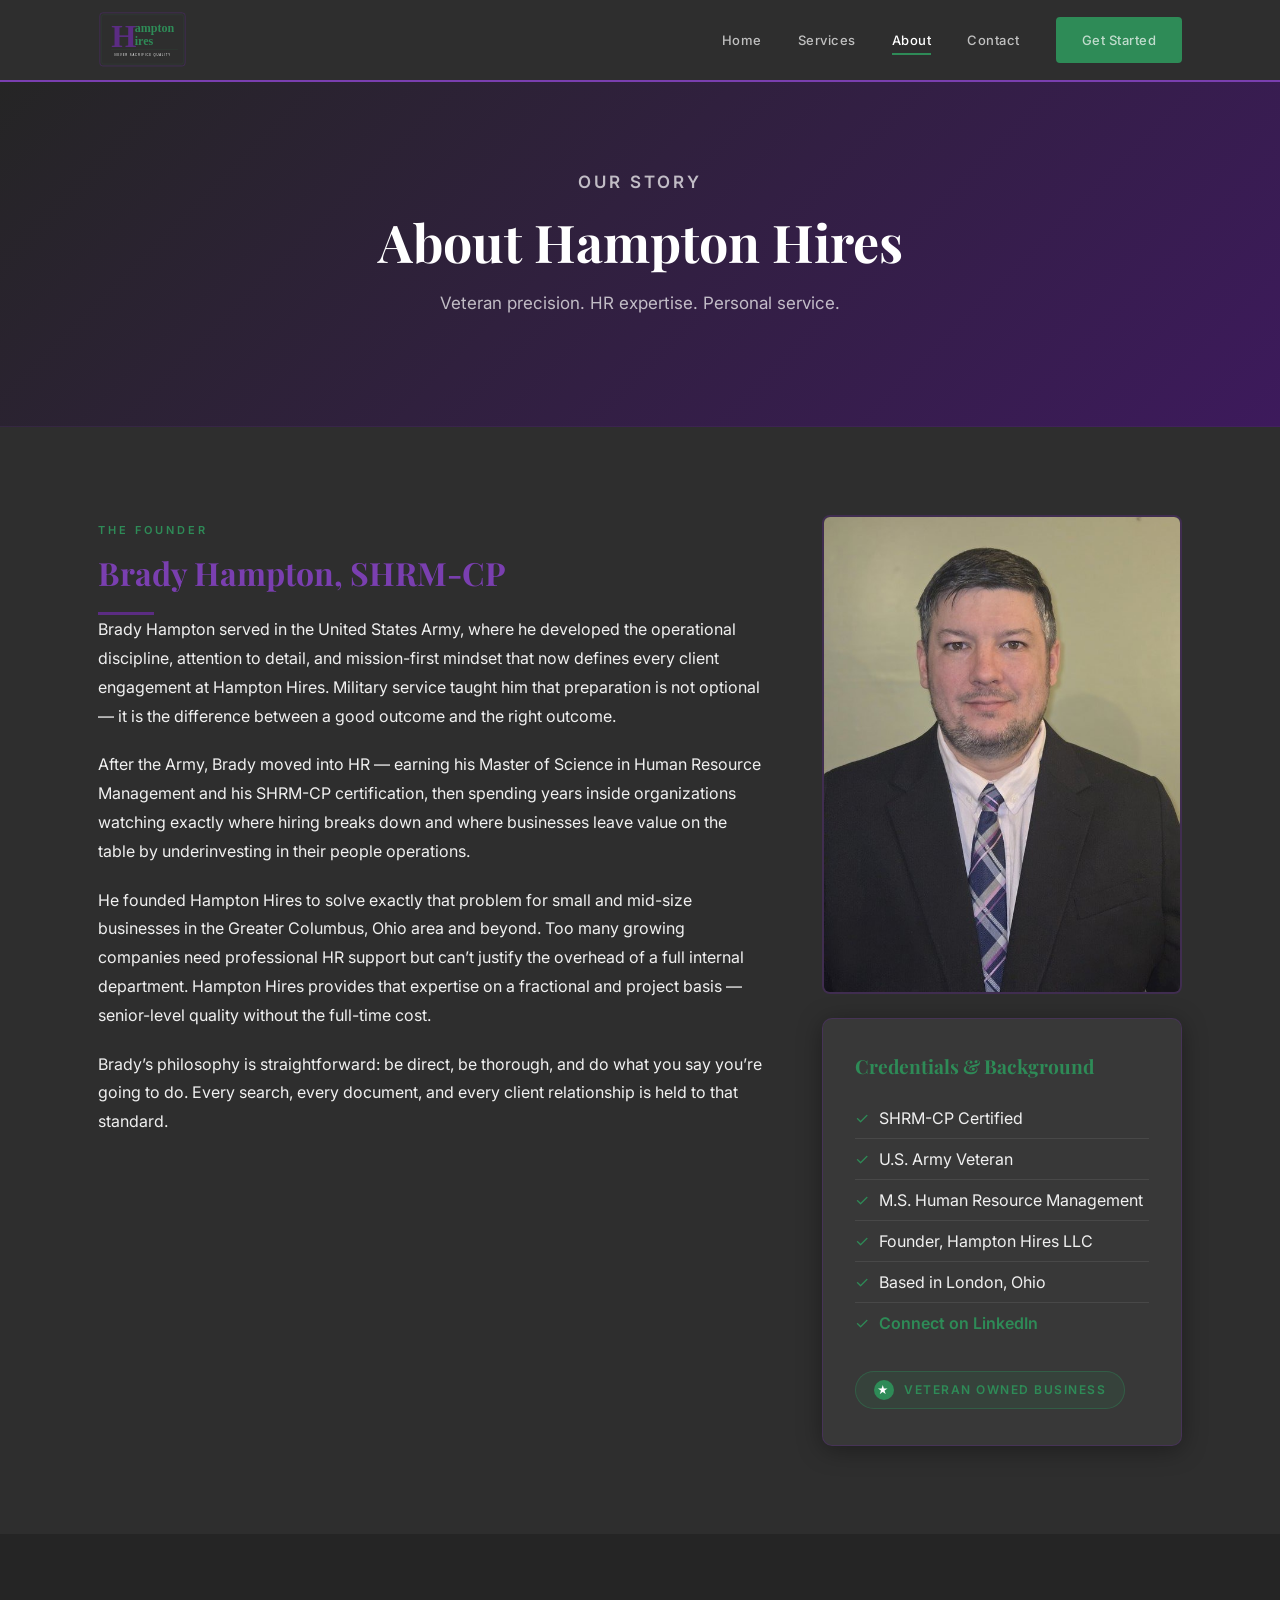
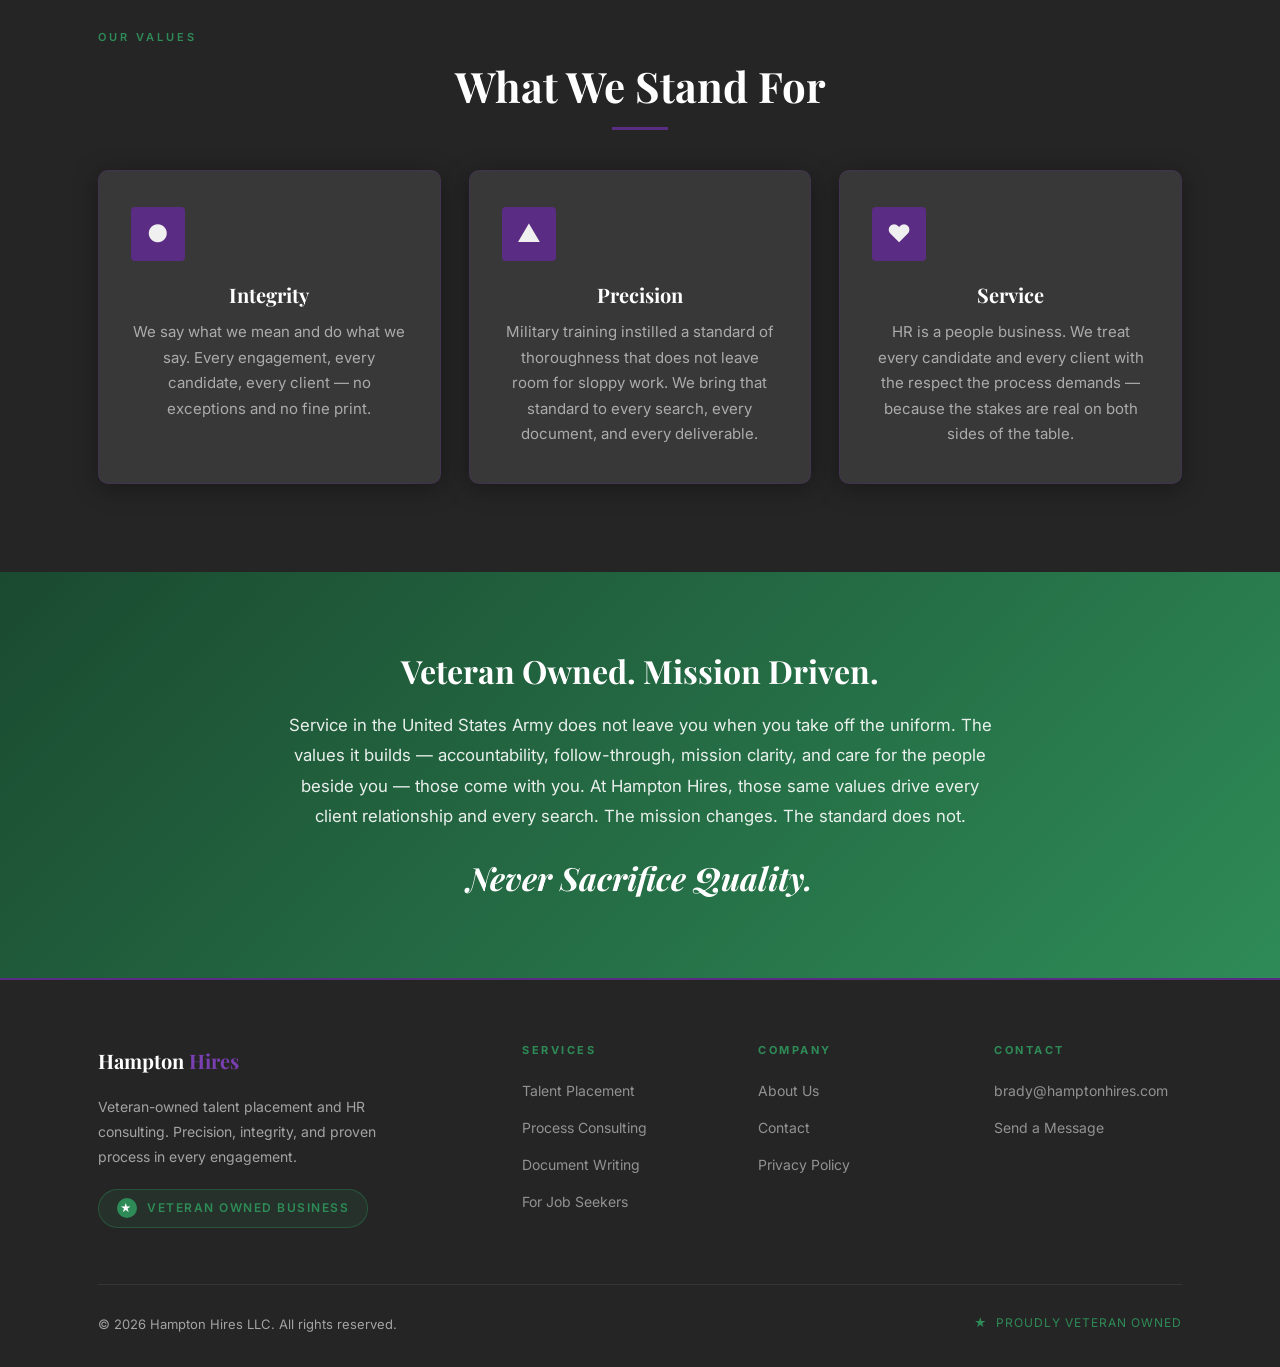
==== commit d95cb219: "Add privacy policy page and footer links" ====
--- a/about.html
+++ b/about.html
@@ -23,7 +23,7 @@
       <a href="services.html">Services</a>
       <a href="about.html" class="active">About</a>
       <a href="contact.html">Contact</a>
-      <a href="contact.html" class="btn btn-emerald nav-cta">Get Started</a>
+      <a href="https://calendly.com/brady-hampton-1/30min" target="_blank" rel="noopener" class="btn btn-emerald nav-cta">Get Started</a>
     </div>
   </div>
 </nav>
@@ -120,7 +120,7 @@
         <div class="vet-badge" style="margin-top:20px;margin-bottom:0;"><div class="vet-badge-icon">&#9733;</div>Veteran Owned Business</div>
       </div>
       <div><h4>Services</h4><ul><li><a href="services.html">Talent Placement</a></li><li><a href="services.html">Process Consulting</a></li><li><a href="services.html">Document Writing</a></li><li><a href="services.html#candidates">For Job Seekers</a></li></ul></div>
-      <div><h4>Company</h4><ul><li><a href="about.html">About Us</a></li><li><a href="contact.html">Contact</a></li></ul></div>
+      <div><h4>Company</h4><ul><li><a href="about.html">About Us</a></li><li><a href="contact.html">Contact</a></li><li><a href="privacy.html">Privacy Policy</a></li></ul></div>
       <div><h4>Contact</h4><ul><li><a href="mailto:brady@hamptonhires.com">brady@hamptonhires.com</a></li><li><a href="contact.html">Send a Message</a></li></ul></div>
     </div>
     <div class="footer-bottom">
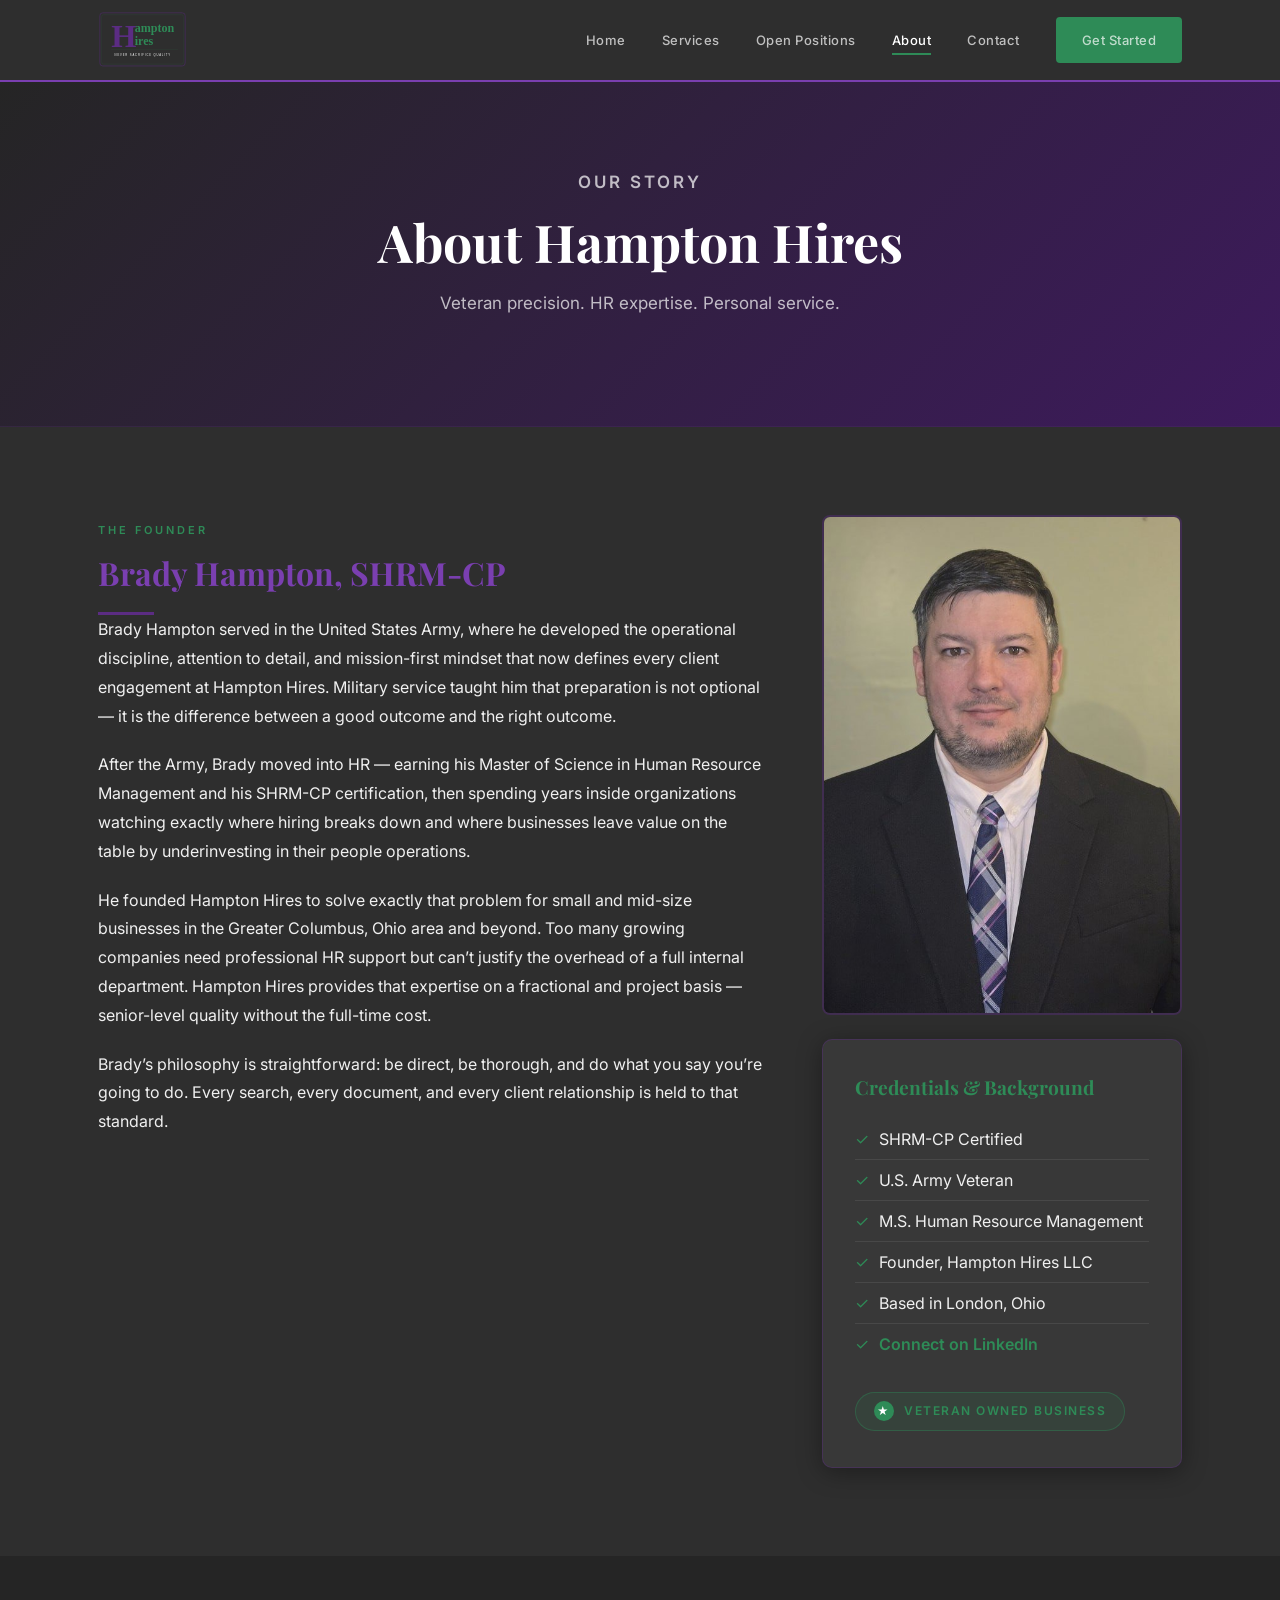
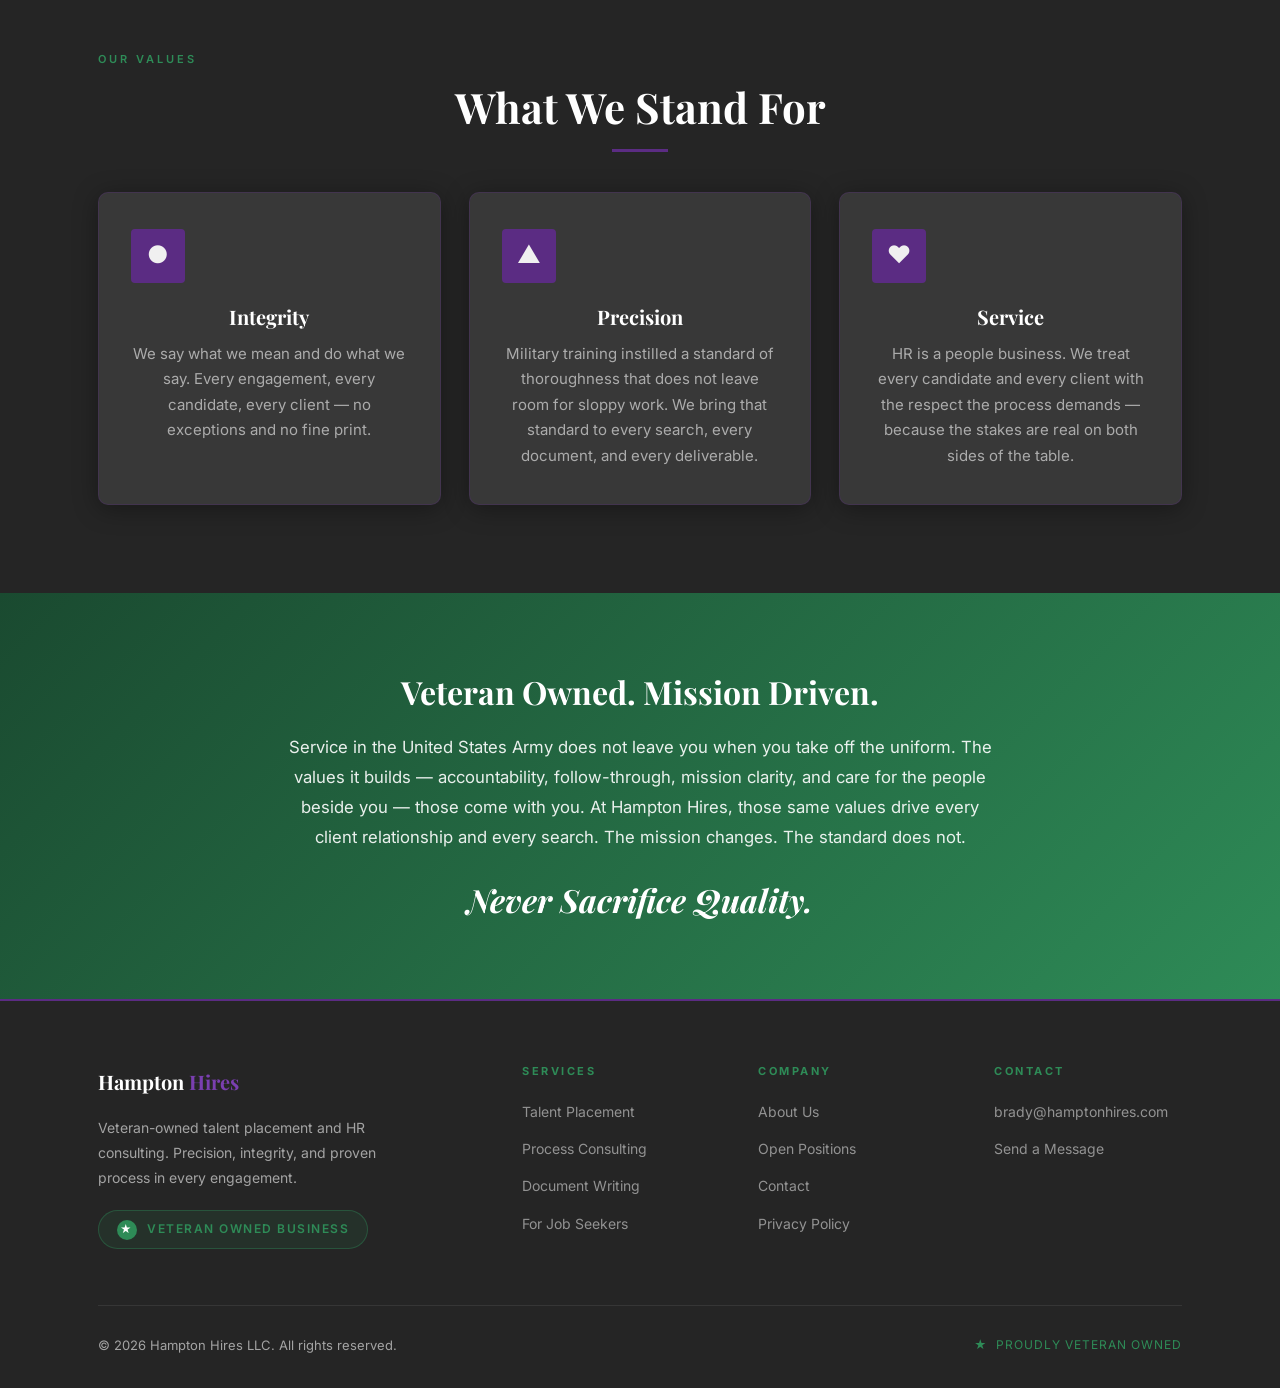
==== commit d8738d02: "90-day guarantee, Founder's Pricing, audit round 2: jobs page, nav, og:image, H1, schema, cleanup" ====
--- a/about.html
+++ b/about.html
@@ -3,24 +3,80 @@
 <head>
   <meta charset="UTF-8">
   <meta name="viewport" content="width=device-width, initial-scale=1.0">
-  <title>About | Hampton Hires</title>
+  <title>About Brady Hampton, SHRM-CP | Hampton Hires (Columbus, OH)</title>
   <meta name="description" content="Brady Hampton, SHRM-CP — U.S. Army veteran, HR professional, and founder of Hampton Hires. Veteran-owned recruiting and HR consulting serving Greater Columbus, Ohio and nationwide."/>
   <meta property="og:title" content="About | Hampton Hires"/>
   <meta property="og:description" content="Meet Brady Hampton — U.S. Army veteran, SHRM-CP certified, and founder of Hampton Hires. Veteran-owned HR consulting built on precision and integrity."/>
   <meta property="og:type" content="website"/>
-  <meta property="og:url" content="https://bradyhampton1-design.github.io/hamptonhires/about.html"/>
+  <meta property="og:url" content="https://hamptonhires.com/about.html"/>
+  <meta property="og:image" content="https://hamptonhires.com/og-image.png"/>
+  <meta property="og:image:width" content="1200"/>
+  <meta property="og:image:height" content="630"/>
+  <meta name="twitter:card" content="summary_large_image"/>
+  <meta name="twitter:image" content="https://hamptonhires.com/og-image.png"/>
+    <link rel="canonical" href="https://hamptonhires.com/about.html"/>
   <link rel="icon" type="image/svg+xml" href="logo.svg"/>
   <link rel="stylesheet" href="styles.css">
+  <script type="application/ld+json">
+  {
+    "@context": "https://schema.org",
+    "@type": "ProfessionalService",
+    "name": "Hampton Hires LLC",
+    "description": "Veteran-owned talent placement and HR consulting firm serving Greater Columbus, Ohio and clients nationwide. Contingency recruiting with transparent fees and a candidate-first process.",
+    "url": "https://hamptonhires.com",
+    "telephone": "+17406043091",
+    "email": "brady@hamptonhires.com",
+    "address": {
+      "@type": "PostalAddress",
+      "streetAddress": "122 N. Madison Rd.",
+      "addressLocality": "London",
+      "addressRegion": "OH",
+      "postalCode": "43140",
+      "addressCountry": "US"
+    },
+    "areaServed": [
+      {"@type": "City", "name": "Columbus", "sameAs": "https://en.wikipedia.org/wiki/Columbus,_Ohio"},
+      {"@type": "State", "name": "Ohio", "sameAs": "https://en.wikipedia.org/wiki/Ohio"},
+      {"@type": "Text", "name": "Nationwide"}
+    ],
+    "founder": {
+      "@type": "Person",
+      "name": "Brady Hampton",
+      "jobTitle": "Founder",
+      "hasCredential": "SHRM-CP"
+    },
+    "knowsAbout": ["Talent Acquisition", "Recruiting", "HR Consulting", "Small Business HR", "Contingency Recruiting"],
+    "sameAs": ["https://www.linkedin.com/company/116021055/"],
+    "priceRange": "$$",
+    "image": "https://hamptonhires.com/og-image.png"
+  }
+  </script>
+  <script type="application/ld+json">
+  {
+    "@context": "https://schema.org",
+    "@type": "Person",
+    "name": "Brady Hampton",
+    "jobTitle": "Founder",
+    "hasCredential": ["SHRM-CP", "M.S. Human Resource Management"],
+    "worksFor": {
+      "@type": "Organization",
+      "name": "Hampton Hires LLC",
+      "url": "https://hamptonhires.com"
+    },
+    "sameAs": ["https://www.linkedin.com/company/116021055/"]
+  }
+  </script>
 </head>
 <body>
 <nav class="nav">
   <div class="container nav-inner">
-    <div class="nav-logo">
+    <a href="index.html" class="nav-logo">
       <img src="logo.svg" alt="Hampton Hires — Never Sacrifice Quality" height="52" style="display:block;">
-    </div>
+    </a>
     <div class="nav-links">
       <a href="index.html">Home</a>
       <a href="services.html">Services</a>
+      <a href="jobs.html">Open Positions</a>
       <a href="about.html" class="active">About</a>
       <a href="contact.html">Contact</a>
       <a href="https://calendly.com/brady-hampton-1/30min" target="_blank" rel="noopener" class="btn btn-emerald nav-cta">Get Started</a>
@@ -54,6 +110,7 @@
     <!-- Right: Photo + Credentials card -->
     <div style="display:flex;flex-direction:column;gap:24px;">
       <img src="brady_headshot.jpg" alt="Brady Hampton, SHRM-CP — Founder of Hampton Hires"
+           width="400" height="500" loading="lazy"
            style="width:100%;border-radius:8px;display:block;border:2px solid rgba(91,44,131,0.4);object-fit:cover;object-position:top;">
       <div class="card" style="border:1px solid rgba(91,44,131,0.4);">
         <h3 style="color:var(--emerald);font-family:'Playfair Display',serif;font-size:1.2rem;margin-bottom:20px;">Credentials &amp; Background</h3>
@@ -120,7 +177,7 @@
         <div class="vet-badge" style="margin-top:20px;margin-bottom:0;"><div class="vet-badge-icon">&#9733;</div>Veteran Owned Business</div>
       </div>
       <div><h4>Services</h4><ul><li><a href="services.html">Talent Placement</a></li><li><a href="services.html">Process Consulting</a></li><li><a href="services.html">Document Writing</a></li><li><a href="services.html#candidates">For Job Seekers</a></li></ul></div>
-      <div><h4>Company</h4><ul><li><a href="about.html">About Us</a></li><li><a href="contact.html">Contact</a></li><li><a href="privacy.html">Privacy Policy</a></li></ul></div>
+      <div><h4>Company</h4><ul><li><a href="about.html">About Us</a></li><li><a href="jobs.html">Open Positions</a></li><li><a href="contact.html">Contact</a></li><li><a href="privacy.html">Privacy Policy</a></li></ul></div>
       <div><h4>Contact</h4><ul><li><a href="mailto:brady@hamptonhires.com">brady@hamptonhires.com</a></li><li><a href="contact.html">Send a Message</a></li></ul></div>
     </div>
     <div class="footer-bottom">
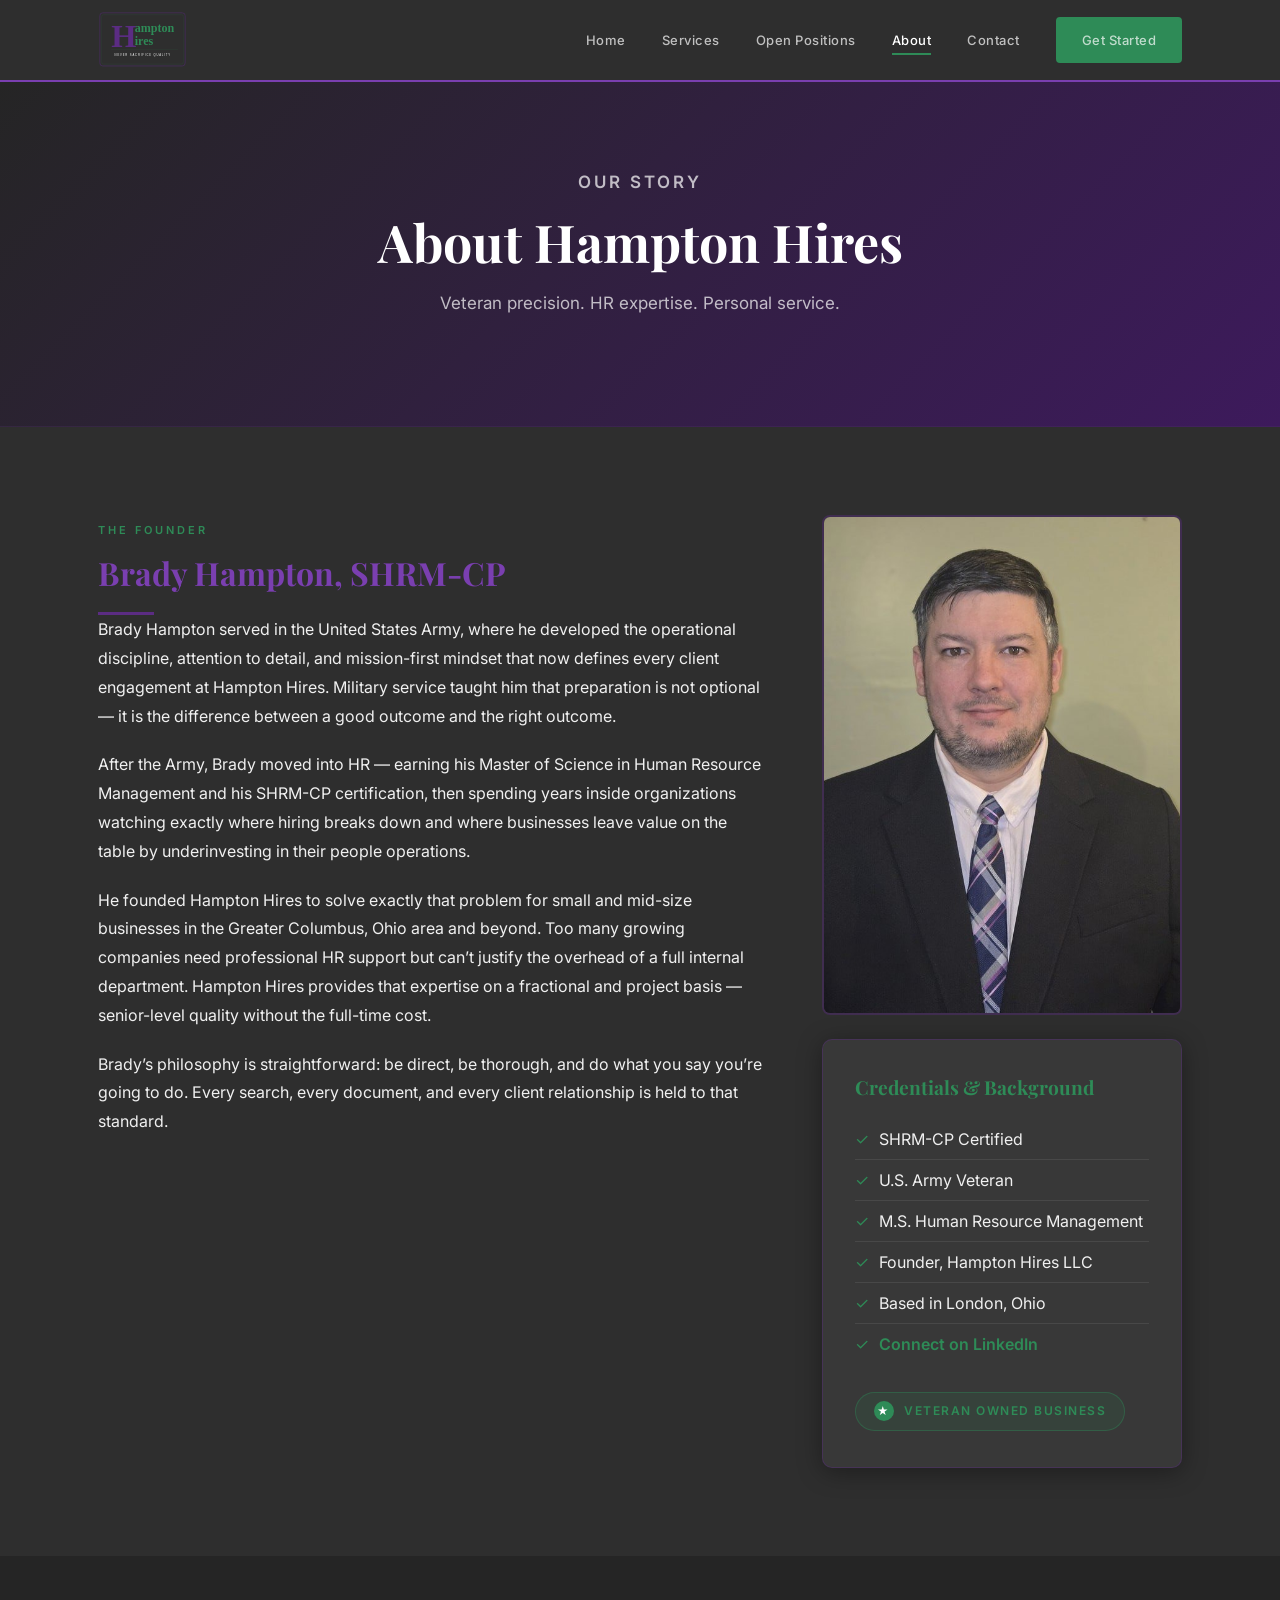
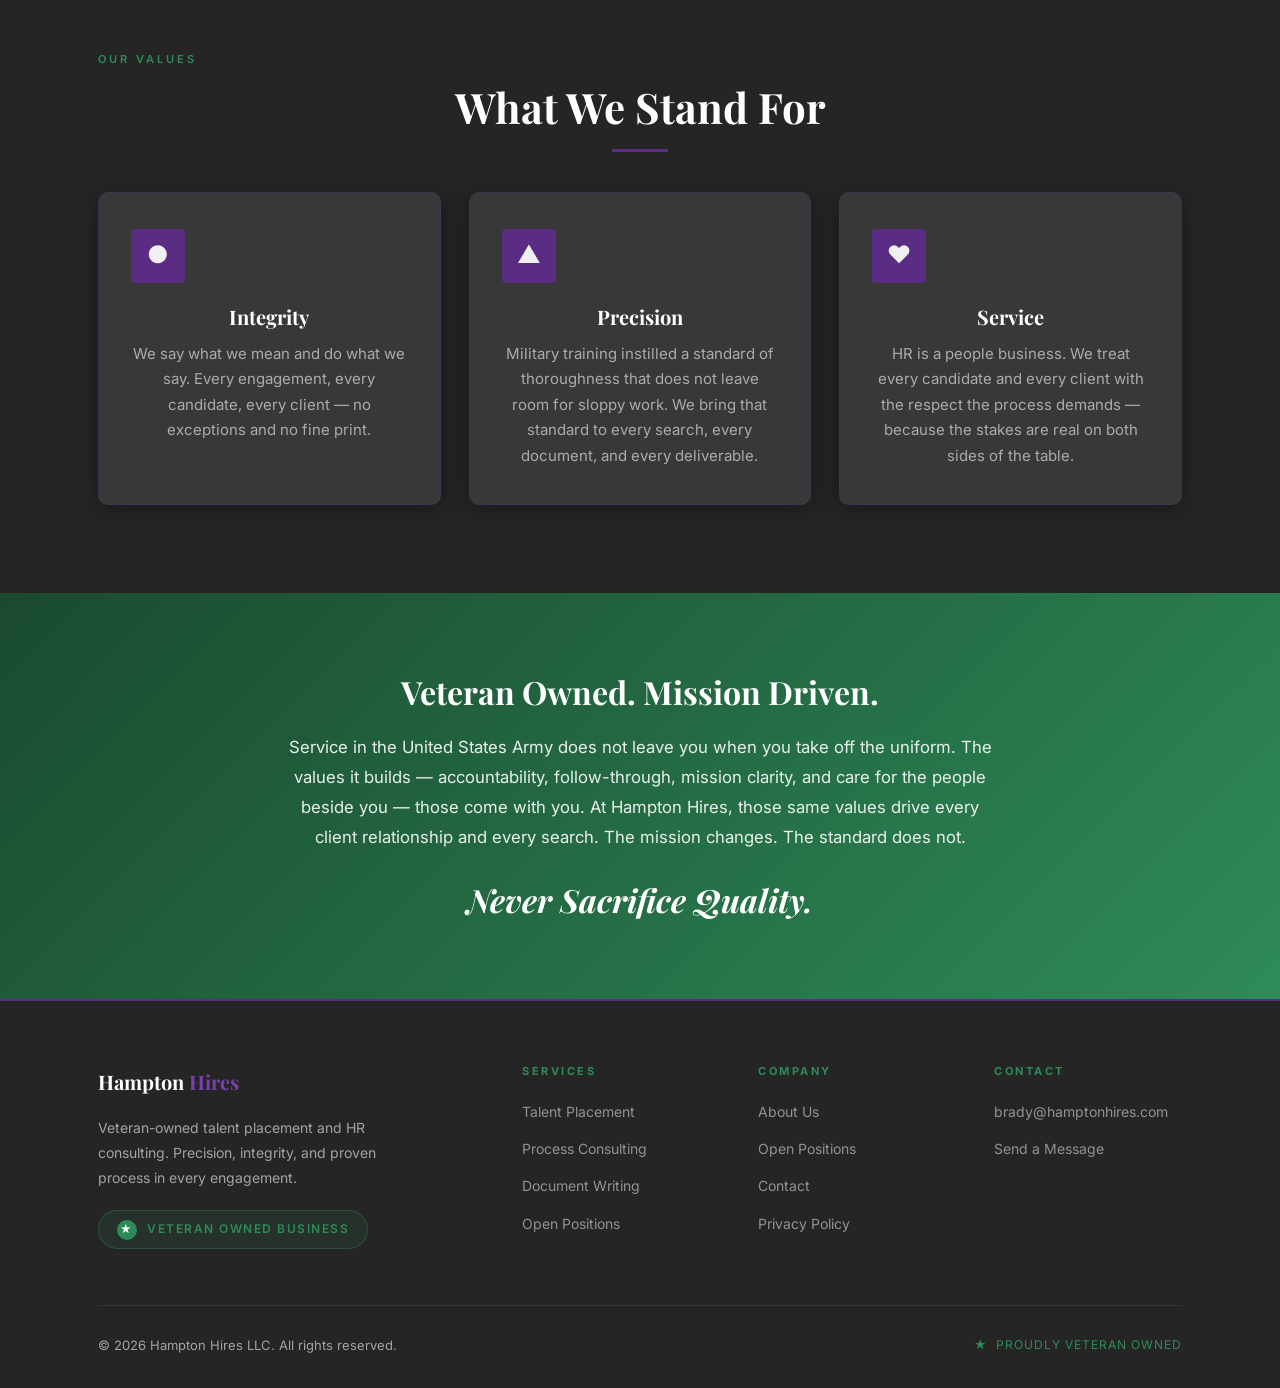
==== commit cc446476: "Remove candidate-facing services; site is employer-facing only" ====
--- a/about.html
+++ b/about.html
@@ -176,7 +176,7 @@
         <p>Veteran-owned talent placement and HR consulting. Precision, integrity, and proven process in every engagement.</p>
         <div class="vet-badge" style="margin-top:20px;margin-bottom:0;"><div class="vet-badge-icon">&#9733;</div>Veteran Owned Business</div>
       </div>
-      <div><h4>Services</h4><ul><li><a href="services.html">Talent Placement</a></li><li><a href="services.html">Process Consulting</a></li><li><a href="services.html">Document Writing</a></li><li><a href="services.html#candidates">For Job Seekers</a></li></ul></div>
+      <div><h4>Services</h4><ul><li><a href="services.html">Talent Placement</a></li><li><a href="services.html">Process Consulting</a></li><li><a href="services.html">Document Writing</a></li><li><a href="jobs.html">Open Positions</a></li></ul></div>
       <div><h4>Company</h4><ul><li><a href="about.html">About Us</a></li><li><a href="jobs.html">Open Positions</a></li><li><a href="contact.html">Contact</a></li><li><a href="privacy.html">Privacy Policy</a></li></ul></div>
       <div><h4>Contact</h4><ul><li><a href="mailto:brady@hamptonhires.com">brady@hamptonhires.com</a></li><li><a href="contact.html">Send a Message</a></li></ul></div>
     </div>
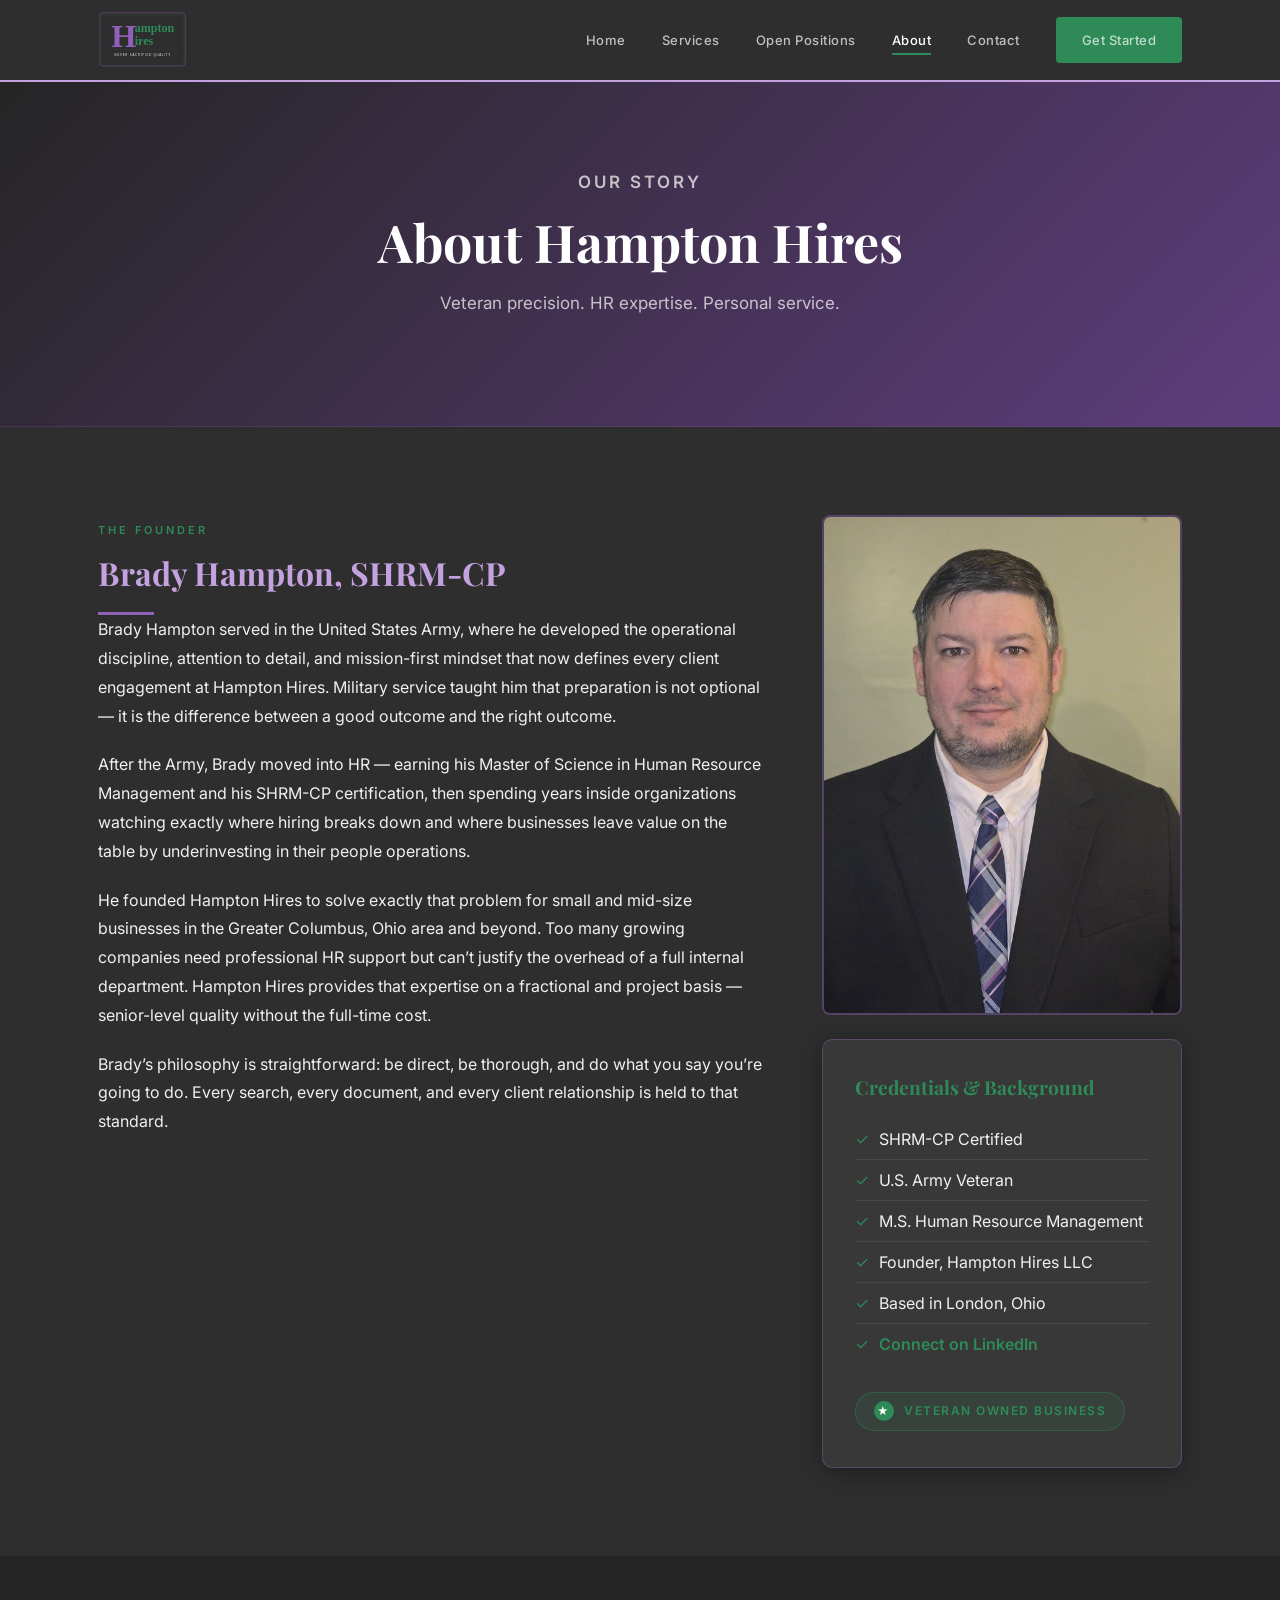
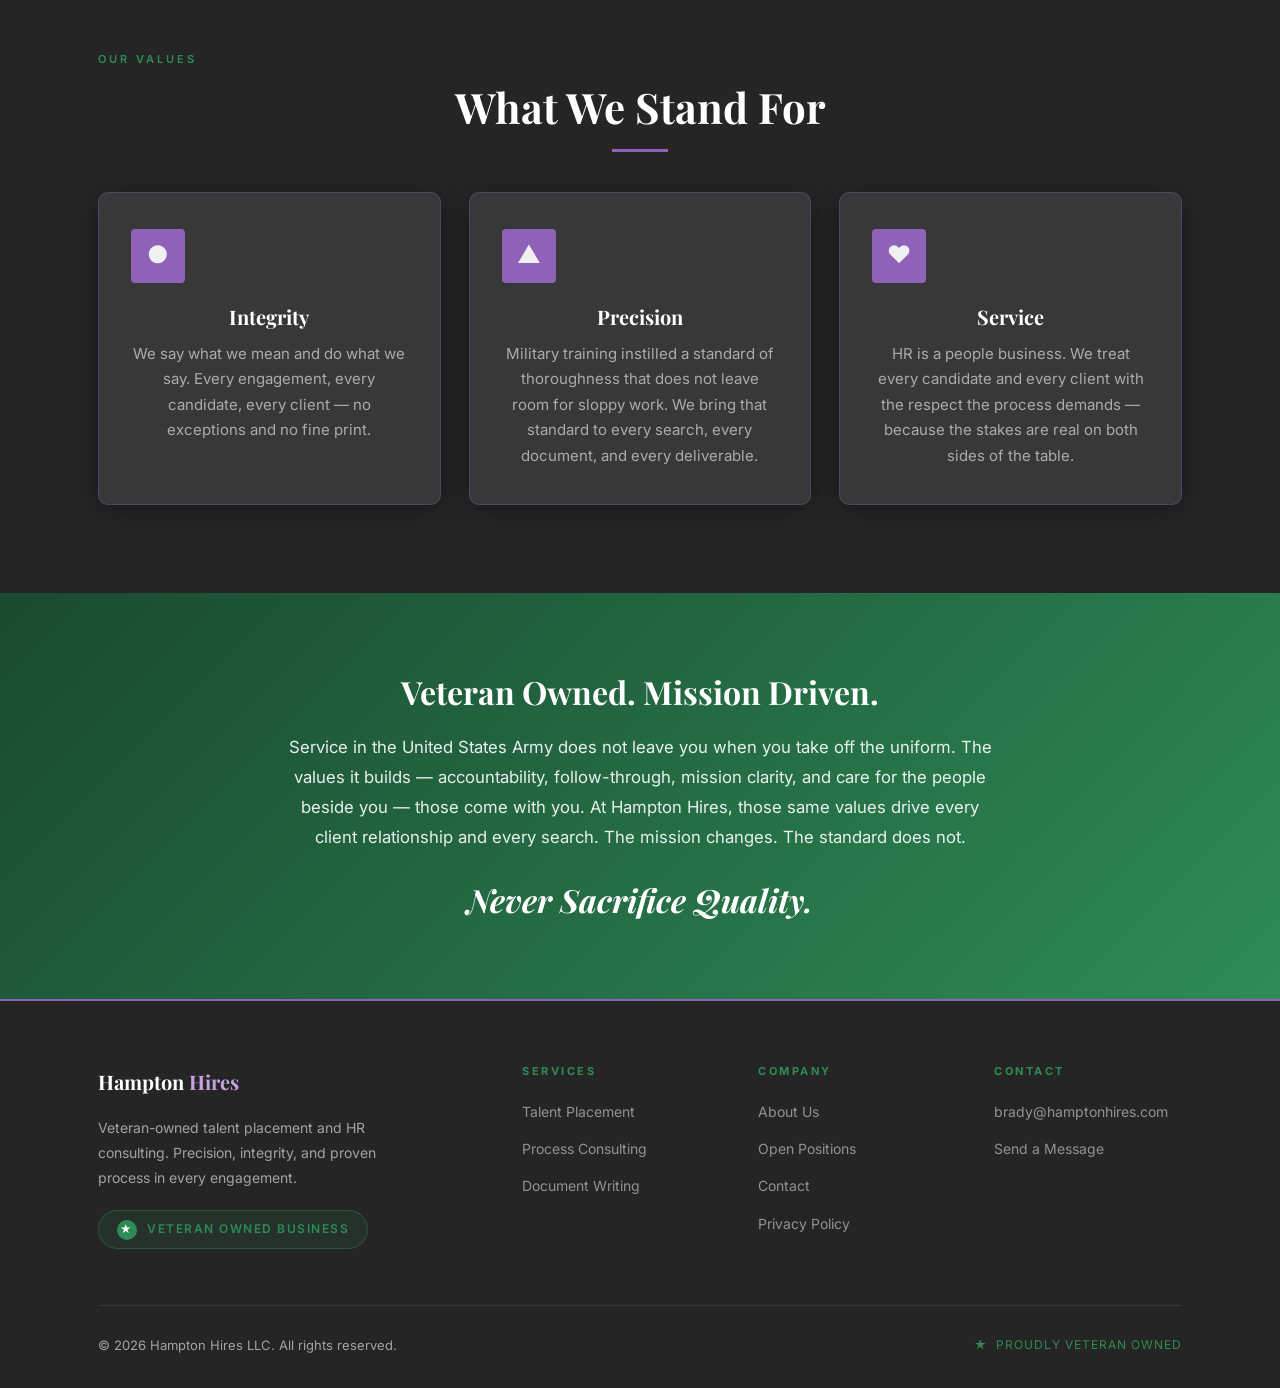
==== commit 49791153: "Switch brand purple to orchid; update logo and og-image to match" ====
--- a/about.html
+++ b/about.html
@@ -111,8 +111,8 @@
     <div style="display:flex;flex-direction:column;gap:24px;">
       <img src="brady_headshot.jpg" alt="Brady Hampton, SHRM-CP — Founder of Hampton Hires"
            width="400" height="500" loading="lazy"
-           style="width:100%;border-radius:8px;display:block;border:2px solid rgba(91,44,131,0.4);object-fit:cover;object-position:top;">
-      <div class="card" style="border:1px solid rgba(91,44,131,0.4);">
+           style="width:100%;border-radius:8px;display:block;border:2px solid rgba(144,97,184,0.4);object-fit:cover;object-position:top;">
+      <div class="card" style="border:1px solid rgba(144,97,184,0.4);">
         <h3 style="color:var(--emerald);font-family:'Playfair Display',serif;font-size:1.2rem;margin-bottom:20px;">Credentials &amp; Background</h3>
         <ul style="list-style:none;padding:0;margin:0 0 28px;line-height:1;">
           <li style="padding:12px 0;border-bottom:1px solid rgba(255,255,255,0.08);display:flex;align-items:center;gap:10px;"><span style="color:var(--emerald);">&#10003;</span> SHRM-CP Certified</li>
@@ -176,7 +176,7 @@
         <p>Veteran-owned talent placement and HR consulting. Precision, integrity, and proven process in every engagement.</p>
         <div class="vet-badge" style="margin-top:20px;margin-bottom:0;"><div class="vet-badge-icon">&#9733;</div>Veteran Owned Business</div>
       </div>
-      <div><h4>Services</h4><ul><li><a href="services.html">Talent Placement</a></li><li><a href="services.html">Process Consulting</a></li><li><a href="services.html">Document Writing</a></li><li><a href="jobs.html">Open Positions</a></li></ul></div>
+      <div><h4>Services</h4><ul><li><a href="services.html">Talent Placement</a></li><li><a href="services.html">Process Consulting</a></li><li><a href="services.html">Document Writing</a></li></ul></div>
       <div><h4>Company</h4><ul><li><a href="about.html">About Us</a></li><li><a href="jobs.html">Open Positions</a></li><li><a href="contact.html">Contact</a></li><li><a href="privacy.html">Privacy Policy</a></li></ul></div>
       <div><h4>Contact</h4><ul><li><a href="mailto:brady@hamptonhires.com">brady@hamptonhires.com</a></li><li><a href="contact.html">Send a Message</a></li></ul></div>
     </div>
--- a/styles.css
+++ b/styles.css
@@ -1,7 +1,7 @@
 /* ═══════════════════════════════════════════════
    HAMPTON HIRES — Shared Stylesheet
    Colors (matching logo):
-     Purple   #5b2c83  (primary)
+     Purple   #9061b8  (primary — orchid)
      Emerald  #2e8b57  (secondary / veteran)
      Charcoal #2e2e2e  (main dark background)
      Dark     #252525  (deeper sections)
@@ -14,9 +14,9 @@
 *, *::before, *::after { box-sizing: border-box; margin: 0; padding: 0; }
 
 :root {
-  --purple:        #5b2c83;
-  --purple-dark:   #3d1a5c;
-  --purple-light:  #7a3fb0;
+  --purple:        #9061b8;
+  --purple-dark:   #5f3d7d;
+  --purple-light:  #c4a2e0;
   --emerald:       #2e8b57;
   --emerald-dark:  #1f6340;
   --charcoal:      #2e2e2e;
@@ -27,7 +27,7 @@
   --white:         #ffffff;
   --text:          #f0f0f0;
   --text-muted:    rgba(255,255,255,0.58);
-  --border:        rgba(91,44,131,0.3);
+  --border:        rgba(144,97,184,0.3);
   --radius:        4px;
   --radius-lg:     10px;
   --shadow:        0 4px 24px rgba(0,0,0,0.35);
@@ -113,7 +113,7 @@
   background: var(--purple-dark);
   border-color: var(--purple-dark);
   transform: translateY(-1px);
-  box-shadow: 0 6px 20px rgba(91,44,131,0.4);
+  box-shadow: 0 6px 20px rgba(144,97,184,0.4);
 }
 
 .btn-emerald {
@@ -302,7 +302,7 @@
 
 .card {
   background: var(--charcoal-card);
-  border: 1px solid rgba(91,44,131,0.3);
+  border: 1px solid rgba(144,97,184,0.3);
   border-radius: var(--radius-lg);
   padding: 36px 32px;
   box-shadow: var(--shadow);
@@ -312,7 +312,7 @@
 .card:hover {
   transform: translateY(-4px);
   box-shadow: var(--shadow-lg);
-  border-color: rgba(91,44,131,0.55);
+  border-color: rgba(144,97,184,0.55);
 }
 
 .card h3 { font-size: 20px; margin-bottom: 12px; color: var(--white); }
@@ -347,8 +347,8 @@
 .stats-bar {
   background: var(--purple-dark);
   padding: 48px 0;
-  border-top: 1px solid rgba(91,44,131,0.4);
-  border-bottom: 1px solid rgba(91,44,131,0.4);
+  border-top: 1px solid rgba(144,97,184,0.4);
+  border-bottom: 1px solid rgba(144,97,184,0.4);
 }
 
 .stats-grid {
@@ -410,7 +410,7 @@
 /* ── JOB CARDS ── */
 .job-card {
   background: var(--charcoal-card);
-  border: 1px solid rgba(91,44,131,0.25);
+  border: 1px solid rgba(144,97,184,0.25);
   border-left: 4px solid var(--purple);
   border-radius: var(--radius-lg);
   padding: 28px 32px;
@@ -442,7 +442,7 @@
 
 .job-tag {
   display: inline-block;
-  background: rgba(91,44,131,0.2);
+  background: rgba(144,97,184,0.2);
   color: var(--purple-light);
   font-size: 11px;
   font-weight: 600;
@@ -450,7 +450,7 @@
   text-transform: uppercase;
   padding: 4px 12px;
   border-radius: 20px;
-  border: 1px solid rgba(91,44,131,0.35);
+  border: 1px solid rgba(144,97,184,0.35);
 }
 
 /* ── FOOTER ── */
@@ -518,7 +518,7 @@
   background: linear-gradient(135deg, var(--charcoal-dark) 0%, var(--purple-dark) 100%);
   padding: 72px 0 60px;
   color: var(--white);
-  border-bottom: 1px solid rgba(91,44,131,0.3);
+  border-bottom: 1px solid rgba(144,97,184,0.3);
 }
 
 .page-header h1 { color: var(--white); font-size: clamp(32px,5vw,52px); }
@@ -537,7 +537,7 @@
 input, textarea, select {
   width: 100%;
   padding: 13px 16px;
-  border: 1px solid rgba(91,44,131,0.35);
+  border: 1px solid rgba(144,97,184,0.35);
   border-radius: var(--radius);
   font-family: 'Inter', sans-serif;
   font-size: 15px;
@@ -550,7 +550,7 @@
 select option { background: var(--charcoal-dark); color: var(--text); }
 input:focus, textarea:focus, select:focus {
   border-color: var(--purple-light);
-  box-shadow: 0 0 0 3px rgba(91,44,131,0.2);
+  box-shadow: 0 0 0 3px rgba(144,97,184,0.2);
 }
 textarea { min-height: 140px; resize: vertical; }
 
